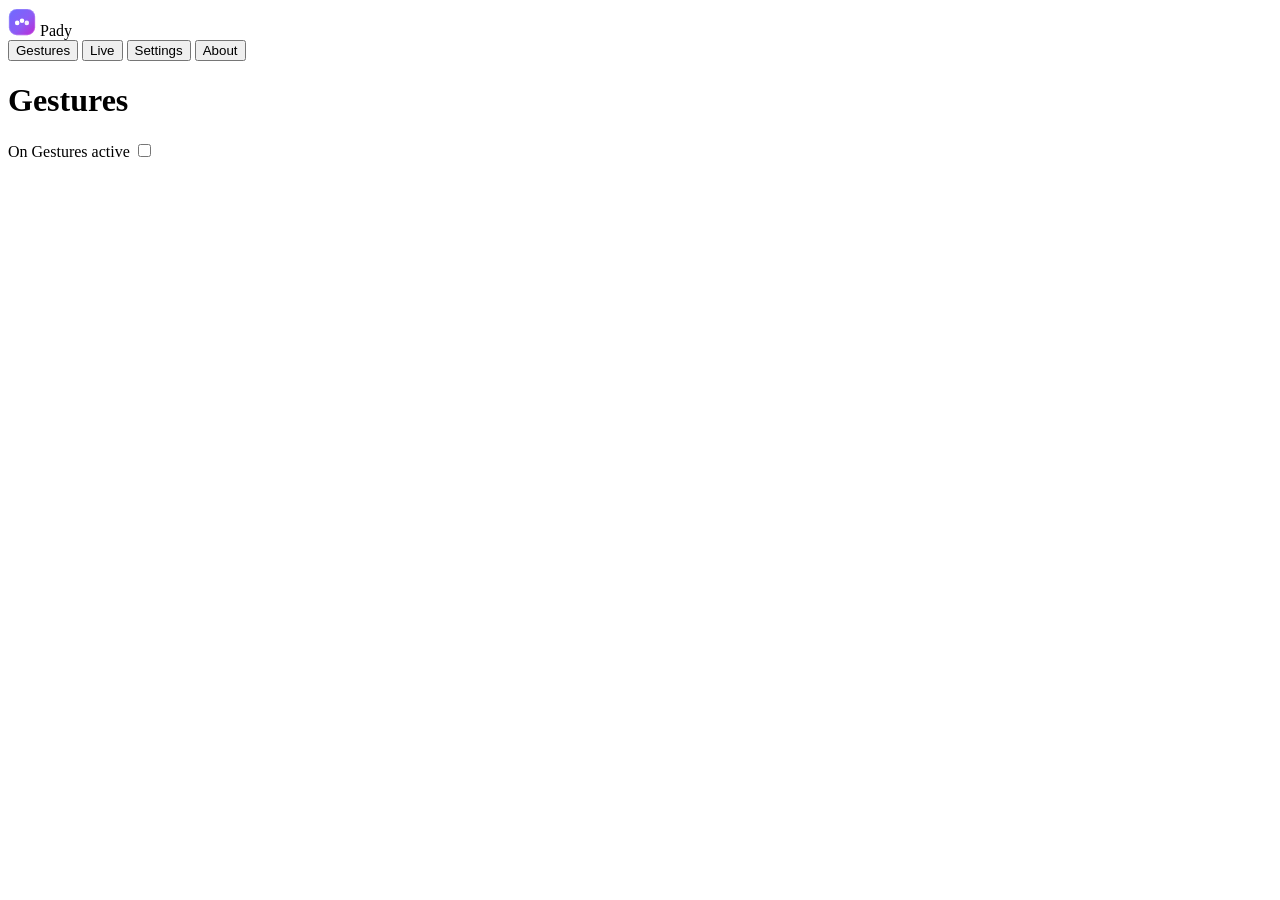
==== crates/pady-app/ui/index.html @ d4821345 "feat(ui): add app shell markup" ====
<!doctype html>
<html lang="en">
<head>
  <meta charset="utf-8">
  <meta name="viewport" content="width=device-width, initial-scale=1">
  <meta name="color-scheme" content="dark light">
  <title>Pady</title>
  <link rel="icon" href="logo.svg" type="image/svg+xml">
  <link rel="stylesheet" href="styles.css">
</head>
<body>
  <div class="app" id="app">
    <aside class="sidebar">
      <div class="brand">
        <span class="brand-mark" aria-hidden="true">
          <svg viewBox="0 0 32 32" width="28" height="28">
            <defs>
              <linearGradient id="brand-g" x1="0" y1="0" x2="1" y2="1">
                <stop offset="0" stop-color="#6d6bff"/>
                <stop offset=".55" stop-color="#8b5cf6"/>
                <stop offset="1" stop-color="#c026d3"/>
              </linearGradient>
            </defs>
            <rect x="1" y="1" width="30" height="30" rx="9" fill="url(#brand-g)"/>
            <rect x="1.5" y="1.5" width="29" height="29" rx="8.5" fill="none" stroke="#fff" stroke-opacity=".22"/>
            <circle cx="10.5" cy="17" r="2.6" fill="#fff"/>
            <circle cx="16" cy="14.6" r="2.6" fill="#fff"/>
            <circle cx="21.5" cy="17" r="2.6" fill="#fff" fill-opacity=".9"/>
          </svg>
        </span>
        <span class="brand-word">Pady</span>
      </div>

      <nav class="nav" aria-label="Main">
        <button class="nav-item" type="button" data-page="gestures" data-icon="gestures"><span class="nav-label">Gestures</span></button>
        <button class="nav-item" type="button" data-page="live" data-icon="live"><span class="nav-label">Live</span></button>
        <button class="nav-item" type="button" data-page="settings" data-icon="settings"><span class="nav-label">Settings</span><span class="nav-dot" id="settings-dot" hidden title="Needs attention"></span></button>
        <button class="nav-item" type="button" data-page="about" data-icon="info"><span class="nav-label">About</span></button>
      </nav>

      <div class="sidebar-foot">
        <div class="device-pill" id="device-pill" role="status"></div>
      </div>
    </aside>

    <main class="main">
      <header class="topbar">
        <div class="topbar-titles">
          <h1 id="page-title">Gestures</h1>
          <p id="page-sub" class="muted"></p>
        </div>
        <div class="topbar-actions">
          <span class="save-flag" id="save-flag" aria-live="polite"></span>
          <label class="master" id="master">
            <span class="master-text">
              <span class="master-state" id="master-state">On</span>
              <span class="master-hint" id="master-hint">Gestures active</span>
            </span>
            <span class="switch switch--lg">
              <input type="checkbox" role="switch" id="master-switch" aria-label="Enable Pady">
              <span class="switch-track"><span class="switch-thumb"></span></span>
            </span>
          </label>
        </div>
      </header>

      <div class="content" id="content">
        <section class="page" id="page-gestures" data-title="Gestures" data-sub="Choose what each multi-finger gesture does." hidden></section>
        <section class="page" id="page-live" data-title="Live" data-sub="See exactly what Pady sees on your touchpad." hidden></section>
        <section class="page" id="page-settings" data-title="Settings" data-sub="Tune how gestures are recognised." hidden></section>
        <section class="page" id="page-about" data-title="About" data-sub="" hidden></section>
        <div class="boot" id="boot"><div class="boot-spinner"></div></div>
      </div>
    </main>
  </div>

  <div id="overlay-root"></div>
  <div class="toasts" id="toasts" aria-live="polite" aria-relevant="additions"></div>

  <!-- mock.js is inert inside Tauri (it returns early when window.__TAURI__ exists). -->
  <script src="mock.js"></script>
  <script src="icons.js"></script>
  <script src="model.js"></script>
  <script src="app.js"></script>
</body>
</html>
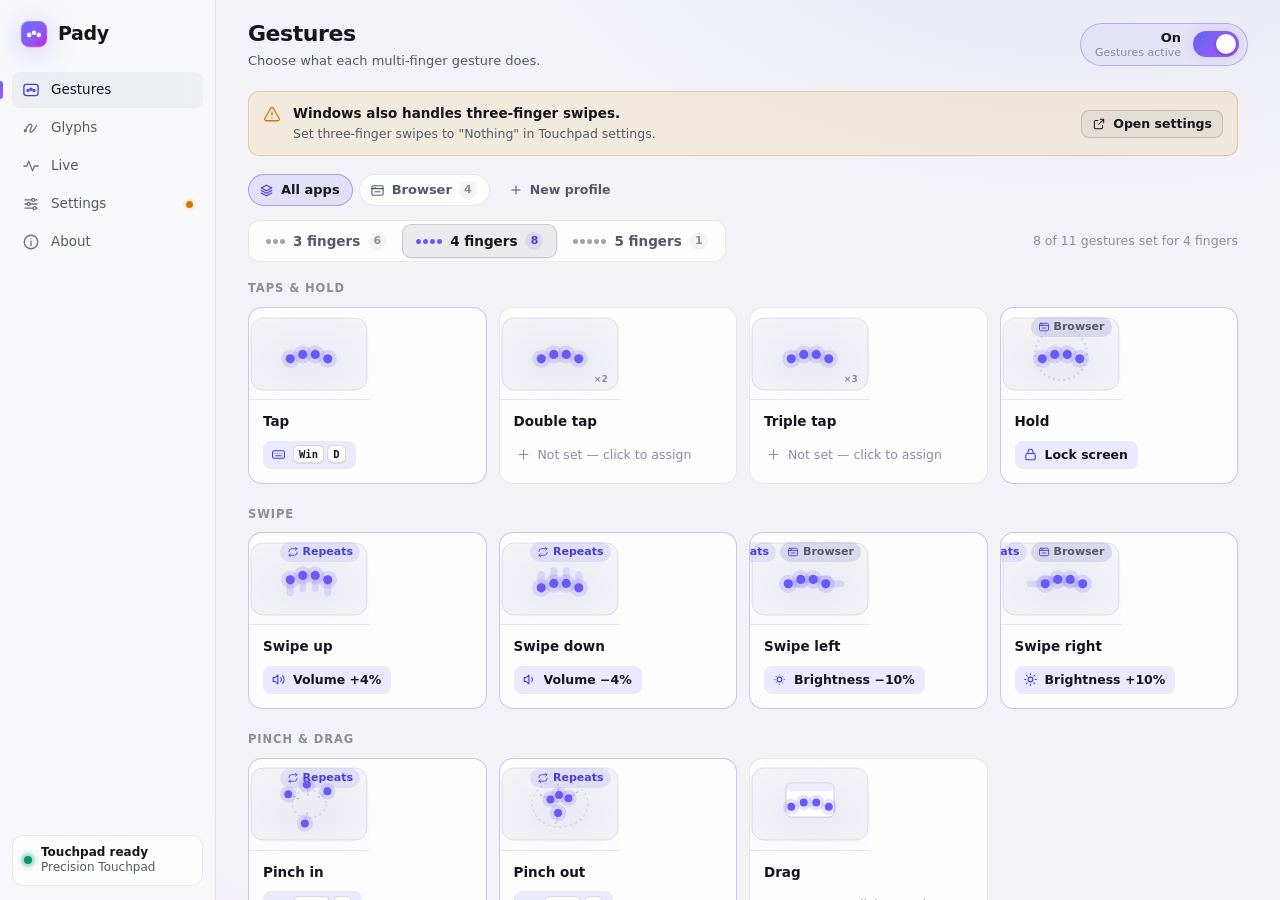
==== commit 2a6c0a0e: "Give glyphs their own page in the sidebar" ====
--- a/crates/pady-app/ui/index.html
+++ b/crates/pady-app/ui/index.html
@@ -33,6 +33,7 @@
 
       <nav class="nav" aria-label="Main">
         <button class="nav-item" type="button" data-page="gestures" data-icon="gestures"><span class="nav-label">Gestures</span></button>
+        <button class="nav-item" type="button" data-page="glyphs" data-icon="glyph"><span class="nav-label">Glyphs</span></button>
         <button class="nav-item" type="button" data-page="live" data-icon="live"><span class="nav-label">Live</span></button>
         <button class="nav-item" type="button" data-page="settings" data-icon="settings"><span class="nav-label">Settings</span><span class="nav-dot" id="settings-dot" hidden title="Needs attention"></span></button>
         <button class="nav-item" type="button" data-page="about" data-icon="info"><span class="nav-label">About</span></button>
@@ -66,6 +67,7 @@
 
       <div class="content" id="content">
         <section class="page" id="page-gestures" data-title="Gestures" data-sub="Choose what each multi-finger gesture does." hidden></section>
+        <section class="page" id="page-glyphs" data-title="Glyphs" data-sub="Draw a glyph with two fingers to run any action." hidden></section>
         <section class="page" id="page-live" data-title="Live" data-sub="See exactly what Pady sees on your touchpad." hidden></section>
         <section class="page" id="page-settings" data-title="Settings" data-sub="Tune how gestures are recognised." hidden></section>
         <section class="page" id="page-about" data-title="About" data-sub="" hidden></section>
--- a/crates/pady-app/ui/styles.css
+++ b/crates/pady-app/ui/styles.css
@@ -0,0 +1,1636 @@
+/* =========================================================================
+   Pady — styles
+   Dark graphite by default, light theme via prefers-color-scheme
+   (or html[data-theme] override used by the browser preview).
+   ========================================================================= */
+
+/* ---------- Tokens ---------- */
+:root {
+  color-scheme: dark;
+  --font: "Segoe UI Variable Text", "Segoe UI", Inter, system-ui, -apple-system, Ubuntu, Cantarell, sans-serif;
+  --font-display: "Segoe UI Variable Display", "Segoe UI Variable Text", "Segoe UI", Inter, system-ui, -apple-system, Ubuntu, Cantarell, sans-serif;
+  --mono: "Cascadia Code", "Cascadia Mono", Consolas, "JetBrains Mono", "Ubuntu Mono", ui-monospace, monospace;
+
+  --bg: #0b0c11;
+  --bg-glow-1: rgb(99 102 241 / calc(0.13 * var(--glow-k, 1)));
+  --bg-glow-2: rgb(168 85 247 / calc(0.08 * var(--glow-k, 1)));
+  --sidebar: rgba(17, 18, 25, 0.72);
+  --surface: rgba(255, 255, 255, 0.032);
+  --surface-2: rgba(255, 255, 255, 0.055);
+  --surface-3: rgba(255, 255, 255, 0.085);
+  --surface-solid: #15161e;
+  --surface-raised: #181922;
+  --hover: rgba(255, 255, 255, 0.045);
+  --border: rgba(255, 255, 255, 0.075);
+  --border-strong: rgba(255, 255, 255, 0.13);
+  --hairline-top: rgba(255, 255, 255, 0.06);
+
+  --text: #ecedf4;
+  --text-2: #a6a9b8;
+  --text-3: #6f7283;
+
+  --accent: #7c6cff;
+  --accent-strong: #8f7dff;
+  --accent-grad: linear-gradient(135deg, #6366f1 0%, #8b5cf6 55%, #b14ef0 100%);
+  --accent-soft: rgba(124, 108, 255, 0.15);
+  --accent-softer: rgba(124, 108, 255, 0.08);
+  --accent-text: #b9b0ff;
+  --accent-glow: rgb(124 108 255 / calc(0.45 * var(--glow-k, 1)));
+  --on-accent: #ffffff;
+
+  --green: #34d399;
+  --green-soft: rgba(52, 211, 153, 0.12);
+  --amber: #fbbf24;
+  --amber-text: #fcd34d;
+  --amber-soft: rgba(251, 191, 36, 0.1);
+  --amber-border: rgba(251, 191, 36, 0.28);
+  --red: #f87171;
+  --red-soft: rgba(248, 113, 113, 0.12);
+
+  --finger: #9d8fff;
+  --finger-glow: rgb(141 125 255 / calc(0.55 * var(--glow-k, 1)));
+  --illo-pad: rgba(255, 255, 255, 0.035);
+  --illo-stroke: rgba(255, 255, 255, 0.09);
+
+  --shadow-sm: 0 1px 2px rgba(0, 0, 0, 0.35);
+  --shadow-md: 0 8px 24px -8px rgba(0, 0, 0, 0.55);
+  --shadow-lg: 0 30px 80px -20px rgba(0, 0, 0, 0.7), 0 0 0 1px rgba(255, 255, 255, 0.04);
+  --backdrop: rgba(6, 7, 10, 0.55);
+
+  --r-sm: 8px;
+  --r: 11px;
+  --r-lg: 14px;
+  --ease: cubic-bezier(0.2, 0.8, 0.2, 1);
+  --ease-in-out: cubic-bezier(0.65, 0, 0.35, 1);
+  --focus-ring: 0 0 0 2px var(--bg), 0 0 0 4px var(--accent-strong);
+  --sidebar-w: 216px;
+}
+
+@media (prefers-color-scheme: light) {
+  :root:not([data-theme="dark"]) {
+    color-scheme: light;
+    --bg: #f3f3f7;
+    --bg-glow-1: rgb(99 102 241 / calc(0.09 * var(--glow-k, 1)));
+    --bg-glow-2: rgb(192 38 211 / calc(0.05 * var(--glow-k, 1)));
+    --sidebar: rgba(250, 250, 253, 0.75);
+    --surface: rgba(255, 255, 255, 0.82);
+    --surface-2: rgba(20, 22, 40, 0.045);
+    --surface-3: rgba(20, 22, 40, 0.075);
+    --surface-solid: #ffffff;
+    --surface-raised: #ffffff;
+    --hover: rgba(20, 22, 40, 0.04);
+    --border: rgba(20, 22, 40, 0.09);
+    --border-strong: rgba(20, 22, 40, 0.16);
+    --hairline-top: rgba(255, 255, 255, 0.9);
+    --text: #14151d;
+    --text-2: #555868;
+    --text-3: #8a8d9c;
+    --accent: #5b4cf0;
+    --accent-strong: #5141e6;
+    --accent-soft: rgba(91, 76, 240, 0.11);
+    --accent-softer: rgba(91, 76, 240, 0.06);
+    --accent-text: #4a3ad8;
+    --accent-glow: rgb(91 76 240 / calc(0.3 * var(--glow-k, 1)));
+    --green: #059669;
+    --green-soft: rgba(5, 150, 105, 0.1);
+    --amber: #d97706;
+    --amber-text: #9a5b04;
+    --amber-soft: rgba(245, 158, 11, 0.1);
+    --amber-border: rgba(217, 119, 6, 0.3);
+    --red: #dc2626;
+    --red-soft: rgba(220, 38, 38, 0.08);
+    --finger: #6a5af5;
+    --finger-glow: rgb(106 90 245 / calc(0.35 * var(--glow-k, 1)));
+    --illo-pad: rgba(20, 22, 40, 0.035);
+    --illo-stroke: rgba(20, 22, 40, 0.1);
+    --shadow-sm: 0 1px 2px rgba(20, 22, 40, 0.08);
+    --shadow-md: 0 8px 24px -10px rgba(20, 22, 40, 0.18);
+    --shadow-lg: 0 30px 80px -20px rgba(20, 22, 40, 0.3), 0 0 0 1px rgba(20, 22, 40, 0.06);
+    --backdrop: rgba(20, 22, 35, 0.28);
+  }
+}
+/* Same light palette, forced (used by ?theme=light in the browser preview). */
+:root[data-theme="light"] {
+  color-scheme: light;
+  --bg: #f3f3f7;
+  --bg-glow-1: rgb(99 102 241 / calc(0.09 * var(--glow-k, 1)));
+  --bg-glow-2: rgb(192 38 211 / calc(0.05 * var(--glow-k, 1)));
+  --sidebar: rgba(250, 250, 253, 0.75);
+  --surface: rgba(255, 255, 255, 0.82);
+  --surface-2: rgba(20, 22, 40, 0.045);
+  --surface-3: rgba(20, 22, 40, 0.075);
+  --surface-solid: #ffffff;
+  --surface-raised: #ffffff;
+  --hover: rgba(20, 22, 40, 0.04);
+  --border: rgba(20, 22, 40, 0.09);
+  --border-strong: rgba(20, 22, 40, 0.16);
+  --hairline-top: rgba(255, 255, 255, 0.9);
+  --text: #14151d;
+  --text-2: #555868;
+  --text-3: #8a8d9c;
+  --accent: #5b4cf0;
+  --accent-strong: #5141e6;
+  --accent-soft: rgba(91, 76, 240, 0.11);
+  --accent-softer: rgba(91, 76, 240, 0.06);
+  --accent-text: #4a3ad8;
+  --accent-glow: rgb(91 76 240 / calc(0.3 * var(--glow-k, 1)));
+  --green: #059669;
+  --green-soft: rgba(5, 150, 105, 0.1);
+  --amber: #d97706;
+  --amber-text: #9a5b04;
+  --amber-soft: rgba(245, 158, 11, 0.1);
+  --amber-border: rgba(217, 119, 6, 0.3);
+  --red: #dc2626;
+  --red-soft: rgba(220, 38, 38, 0.08);
+  --finger: #6a5af5;
+  --finger-glow: rgb(106 90 245 / calc(0.35 * var(--glow-k, 1)));
+  --illo-pad: rgba(20, 22, 40, 0.035);
+  --illo-stroke: rgba(20, 22, 40, 0.1);
+  --shadow-sm: 0 1px 2px rgba(20, 22, 40, 0.08);
+  --shadow-md: 0 8px 24px -10px rgba(20, 22, 40, 0.18);
+  --shadow-lg: 0 30px 80px -20px rgba(20, 22, 40, 0.3), 0 0 0 1px rgba(20, 22, 40, 0.06);
+  --backdrop: rgba(20, 22, 35, 0.28);
+}
+
+/* ---------- Base ---------- */
+*, *::before, *::after { box-sizing: border-box; }
+html, body { height: 100%; }
+body {
+  margin: 0;
+  font-family: var(--font);
+  font-size: 13.5px;
+  line-height: 1.45;
+  color: var(--text);
+  background:
+    radial-gradient(1100px 620px at 85% -15%, var(--bg-glow-1), transparent 60%),
+    radial-gradient(900px 520px at -10% 115%, var(--bg-glow-2), transparent 60%),
+    var(--bg);
+  background-attachment: fixed;
+  overflow: hidden;
+  -webkit-font-smoothing: antialiased;
+  text-rendering: optimizeLegibility;
+  user-select: none;
+  -webkit-user-select: none;
+}
+input, textarea, .selectable, code, .path { user-select: text; -webkit-user-select: text; }
+button, input, select, textarea { font: inherit; color: inherit; }
+button { cursor: pointer; }
+h1, h2, h3, h4, p { margin: 0; }
+[hidden] { display: none !important; }
+.muted { color: var(--text-2); }
+.faint { color: var(--text-3); }
+.icon { flex: none; display: block; }
+code, .mono { font-family: var(--mono); font-size: 0.92em; }
+a { color: var(--accent-text); }
+
+:focus { outline: none; }
+:focus-visible { outline: none; box-shadow: var(--focus-ring); }
+
+::-webkit-scrollbar { width: 10px; height: 10px; }
+::-webkit-scrollbar-thumb { background: var(--surface-3); border-radius: 10px; border: 3px solid transparent; background-clip: padding-box; }
+::-webkit-scrollbar-thumb:hover { background-color: var(--border-strong); }
+::-webkit-scrollbar-track { background: transparent; }
+
+.sr-only { position: absolute; width: 1px; height: 1px; overflow: hidden; clip: rect(0 0 0 0); white-space: nowrap; }
+
+/* ---------- App shell ---------- */
+.app {
+  display: grid;
+  grid-template-columns: var(--sidebar-w) minmax(0, 1fr);
+  height: 100vh;
+}
+
+.sidebar {
+  display: flex;
+  flex-direction: column;
+  gap: 18px;
+  padding: 18px 12px 14px;
+  background: var(--sidebar);
+  border-right: 1px solid var(--border);
+  backdrop-filter: blur(24px) saturate(1.3);
+  -webkit-backdrop-filter: blur(24px) saturate(1.3);
+  min-width: 0;
+}
+.brand { display: flex; align-items: center; gap: 10px; padding: 2px 8px 6px; }
+.brand-mark { display: grid; filter: drop-shadow(0 4px 14px var(--accent-glow)); transition: filter .3s, opacity .3s; }
+.brand-word { font-family: var(--font-display); font-weight: 700; font-size: 19px; letter-spacing: -0.02em; }
+.app.is-paused .brand-mark { filter: grayscale(1) opacity(.55); }
+
+.nav { display: flex; flex-direction: column; gap: 2px; }
+.nav-item {
+  position: relative;
+  display: flex; align-items: center; gap: 11px;
+  height: 36px; padding: 0 10px;
+  border: 0; border-radius: var(--r-sm);
+  background: transparent; color: var(--text-2);
+  font-weight: 500; text-align: left;
+  transition: background .15s, color .15s;
+}
+.nav-item .icon { opacity: .85; }
+.nav-item:hover { background: var(--hover); color: var(--text); }
+.nav-item[aria-current="page"] { background: var(--surface-2); color: var(--text); }
+.nav-item[aria-current="page"]::before {
+  content: ""; position: absolute; left: -12px; top: 9px; bottom: 9px; width: 3px;
+  border-radius: 0 3px 3px 0; background: var(--accent-grad);
+}
+.nav-item[aria-current="page"] .icon { color: var(--accent-text); opacity: 1; }
+.nav-dot {
+  margin-left: auto; width: 7px; height: 7px; border-radius: 50%;
+  background: var(--amber); box-shadow: 0 0 0 3px var(--amber-soft);
+}
+
+.sidebar-foot { margin-top: auto; }
+.device-pill {
+  display: flex; align-items: center; gap: 9px;
+  padding: 9px 11px; border-radius: var(--r);
+  background: var(--surface); border: 1px solid var(--border);
+  font-size: 12px; color: var(--text-2); min-width: 0;
+}
+.device-pill .dot { flex: none; width: 8px; height: 8px; border-radius: 50%; background: var(--green); box-shadow: 0 0 0 3px var(--green-soft), 0 0 10px var(--green); }
+.device-pill.is-warn .dot { background: var(--amber); box-shadow: 0 0 0 3px var(--amber-soft); }
+.device-pill.is-warn { border-color: var(--amber-border); background: var(--amber-soft); color: var(--amber-text); }
+.device-pill .pill-text { min-width: 0; display: flex; flex-direction: column; line-height: 1.3; }
+.device-pill strong { font-weight: 600; color: var(--text); font-size: 12px; }
+.device-pill.is-warn strong { color: var(--amber-text); }
+.device-pill .pill-sub { white-space: nowrap; overflow: hidden; text-overflow: ellipsis; }
+
+.main { display: flex; flex-direction: column; min-width: 0; min-height: 0; }
+
+.topbar {
+  display: flex; align-items: center; justify-content: space-between; gap: 16px;
+  padding: 18px 32px 14px;
+  min-height: 74px;
+}
+.topbar-titles { min-width: 0; }
+.topbar h1 { font-family: var(--font-display); font-size: 22px; font-weight: 650; letter-spacing: -0.02em; }
+.topbar p { font-size: 13px; margin-top: 2px; white-space: nowrap; overflow: hidden; text-overflow: ellipsis; }
+.topbar-actions { display: flex; align-items: center; gap: 14px; flex: none; }
+
+.save-flag {
+  display: inline-flex; align-items: center; gap: 6px;
+  font-size: 12px; color: var(--text-3); opacity: 0; transform: translateY(2px);
+  transition: opacity .25s, transform .25s;
+}
+.save-flag.is-on { opacity: 1; transform: none; }
+.save-flag.is-done { color: var(--green); }
+
+.master {
+  display: flex; align-items: center; gap: 12px;
+  padding: 6px 8px 6px 14px; border-radius: 999px;
+  background: var(--surface); border: 1px solid var(--border);
+  cursor: pointer; transition: border-color .2s, background .2s;
+}
+.master:hover { border-color: var(--border-strong); }
+.master-text { display: flex; flex-direction: column; line-height: 1.2; text-align: right; }
+.master-state { font-weight: 650; font-size: 13px; }
+.master-hint { font-size: 11px; color: var(--text-3); }
+.app:not(.is-paused) .master { border-color: color-mix(in srgb, var(--accent) 35%, transparent); background: var(--accent-softer); }
+
+.content {
+  position: relative;
+  flex: 1; min-height: 0;
+  overflow-y: auto; overflow-x: hidden;
+  padding: 6px 32px 40px;
+  scrollbar-gutter: stable;
+}
+.page { animation: page-in .32s var(--ease) backwards; max-width: 1120px; }
+@keyframes page-in { from { opacity: 0; transform: translateY(6px); } to { opacity: 1; transform: none; } }
+
+.boot { position: absolute; inset: 0; display: grid; place-items: center; }
+.boot-spinner { width: 22px; height: 22px; border-radius: 50%; border: 2px solid var(--surface-3); border-top-color: var(--accent); animation: spin .8s linear infinite; }
+@keyframes spin { to { transform: rotate(360deg); } }
+
+/* ---------- Controls ---------- */
+.btn {
+  display: inline-flex; align-items: center; justify-content: center; gap: 7px;
+  height: 34px; padding: 0 14px;
+  border-radius: var(--r-sm);
+  border: 1px solid var(--border-strong);
+  background: var(--surface-2); color: var(--text);
+  font-weight: 550; font-size: 13px; white-space: nowrap;
+  transition: background .15s, border-color .15s, transform .08s, box-shadow .15s, opacity .15s;
+}
+.btn:hover { background: var(--surface-3); }
+.btn:active { transform: translateY(1px); }
+.btn:disabled { opacity: .45; pointer-events: none; }
+.btn--primary {
+  border-color: transparent; color: var(--on-accent);
+  background: var(--accent-grad);
+  box-shadow: 0 1px 0 rgba(255, 255, 255, 0.18) inset, 0 6px 18px -6px var(--accent-glow);
+}
+.btn--primary:hover { filter: brightness(1.08); background: var(--accent-grad); }
+.btn--ghost { background: transparent; border-color: transparent; color: var(--text-2); }
+.btn--ghost:hover { background: var(--hover); color: var(--text); }
+.btn--danger { background: transparent; border-color: transparent; color: var(--red); }
+.btn--danger:hover { background: var(--red-soft); }
+.btn--primary.btn--danger-fill { background: var(--red); color: #fff; box-shadow: 0 6px 18px -6px var(--red); }
+.btn--primary.btn--danger-fill:hover { background: var(--red); filter: brightness(1.08); }
+.btn--sm { height: 28px; padding: 0 10px; font-size: 12.5px; }
+.btn--icon { width: 32px; padding: 0; }
+.btn .kbd-hint { font-size: 11px; opacity: .7; font-weight: 500; }
+.btn.is-busy { pointer-events: none; }
+.btn.is-busy .icon { animation: spin .8s linear infinite; }
+
+/* Switch */
+.switch { position: relative; display: inline-flex; flex: none; }
+.switch input { position: absolute; inset: 0; opacity: 0; margin: 0; cursor: pointer; z-index: 1; }
+.switch-track {
+  width: 38px; height: 22px; border-radius: 999px;
+  background: var(--surface-3); border: 1px solid var(--border-strong);
+  display: flex; align-items: center; padding: 2px;
+  transition: background .2s, border-color .2s, box-shadow .2s;
+}
+.switch-thumb {
+  width: 16px; height: 16px; border-radius: 50%; background: #fff;
+  box-shadow: 0 1px 3px rgba(0, 0, 0, 0.35);
+  transition: transform .25s var(--ease);
+}
+.switch input:checked + .switch-track { background: var(--accent-grad); border-color: transparent; box-shadow: 0 0 16px -4px var(--accent-glow); }
+.switch input:checked + .switch-track .switch-thumb { transform: translateX(16px); }
+.switch input:focus-visible + .switch-track { box-shadow: var(--focus-ring); }
+.switch--lg .switch-track { width: 46px; height: 26px; }
+.switch--lg .switch-thumb { width: 20px; height: 20px; }
+.switch--lg input:checked + .switch-track .switch-thumb { transform: translateX(20px); }
+
+/* Segmented control with a sliding indicator */
+.seg {
+  position: relative; display: inline-flex; padding: 3px; gap: 2px;
+  border-radius: 12px; background: var(--surface); border: 1px solid var(--border);
+}
+.seg-indicator {
+  position: absolute; top: 3px; bottom: 3px; left: 0; border-radius: 9px;
+  background: var(--surface-3); border: 1px solid var(--border-strong);
+  box-shadow: var(--shadow-sm);
+  pointer-events: none;
+}
+.seg-indicator.is-ready { transition: transform .3s var(--ease), width .3s var(--ease); }
+.seg-btn {
+  position: relative; z-index: 1;
+  display: inline-flex; align-items: center; gap: 8px;
+  height: 34px; padding: 0 14px; border: 0; border-radius: 9px;
+  background: transparent; color: var(--text-2); font-weight: 550;
+  transition: color .15s;
+}
+.seg-btn:hover { color: var(--text); }
+.seg-btn[aria-checked="true"] { color: var(--text); }
+.seg-btn .seg-count {
+  font-size: 11px; font-weight: 600; min-width: 18px; height: 18px; padding: 0 5px;
+  border-radius: 999px; display: inline-grid; place-items: center;
+  background: var(--surface-2); color: var(--text-3);
+}
+.seg-btn[aria-checked="true"] .seg-count { background: var(--accent-soft); color: var(--accent-text); }
+.seg-btn .seg-fingers { display: inline-flex; gap: 2px; }
+.seg-btn .seg-fingers i { width: 5px; height: 5px; border-radius: 50%; background: currentColor; opacity: .55; }
+.seg-btn[aria-checked="true"] .seg-fingers i { background: var(--finger); opacity: 1; }
+.seg-btn.is-ping::after, .nav-item.is-ping::after {
+  content: ""; position: absolute; inset: 0; border-radius: 9px;
+  box-shadow: 0 0 0 1.5px var(--accent); animation: ping .9s var(--ease) forwards;
+}
+@keyframes ping { from { opacity: 1; } to { opacity: 0; transform: scale(1.12); } }
+.seg--sm .seg-btn { height: 28px; padding: 0 11px; font-size: 12.5px; }
+
+/* Inputs */
+.field { display: flex; flex-direction: column; gap: 6px; }
+.field + .field { margin-top: 12px; }
+.label { font-size: 12px; font-weight: 600; color: var(--text-2); }
+.input, .select {
+  width: 100%; height: 36px; padding: 0 11px;
+  border-radius: var(--r-sm); border: 1px solid var(--border-strong);
+  background: var(--surface-2); color: var(--text);
+  transition: border-color .15s, box-shadow .15s, background .15s;
+}
+.input::placeholder { color: var(--text-3); }
+.input:hover, .select:hover { border-color: color-mix(in srgb, var(--text) 22%, transparent); }
+.input:focus, .select:focus { border-color: var(--accent); box-shadow: 0 0 0 3px var(--accent-soft); background: var(--surface-solid); }
+.input.is-invalid { border-color: var(--red); box-shadow: 0 0 0 3px var(--red-soft); }
+.input--mono { font-family: var(--mono); font-size: 12.5px; }
+.select {
+  appearance: none; -webkit-appearance: none; padding-right: 32px;
+  background-image: linear-gradient(45deg, transparent 50%, var(--text-2) 50%), linear-gradient(135deg, var(--text-2) 50%, transparent 50%);
+  background-position: calc(100% - 16px) 15px, calc(100% - 11px) 15px;
+  background-size: 5px 5px; background-repeat: no-repeat;
+}
+.select option { background: var(--surface-solid); color: var(--text); }
+.help { font-size: 12px; color: var(--text-3); }
+.error-text { font-size: 12px; color: var(--red); display: flex; align-items: center; gap: 6px; }
+
+/* Range slider with filled track (fill set via --fill by JS) */
+.range {
+  --fill: 50%;
+  -webkit-appearance: none; appearance: none;
+  width: 100%; height: 22px; background: transparent; margin: 0; cursor: pointer;
+}
+.range::-webkit-slider-runnable-track {
+  height: 4px; border-radius: 4px;
+  background: linear-gradient(90deg, var(--accent) 0, #a35cf5 var(--fill), var(--surface-3) var(--fill));
+}
+.range::-moz-range-track { height: 4px; border-radius: 4px; background: var(--surface-3); }
+.range::-moz-range-progress { height: 4px; border-radius: 4px; background: var(--accent); }
+.range::-webkit-slider-thumb {
+  -webkit-appearance: none; width: 16px; height: 16px; margin-top: -6px; border-radius: 50%;
+  background: #fff; border: 0;
+  box-shadow: 0 0 0 1px rgba(0, 0, 0, 0.12), 0 2px 6px rgba(0, 0, 0, 0.35);
+  transition: transform .15s var(--ease), box-shadow .15s;
+}
+.range::-moz-range-thumb { width: 16px; height: 16px; border-radius: 50%; background: #fff; border: 0; box-shadow: 0 2px 6px rgba(0, 0, 0, 0.35); }
+.range:hover::-webkit-slider-thumb { transform: scale(1.12); }
+.range:active::-webkit-slider-thumb { transform: scale(1.18); box-shadow: 0 0 0 6px var(--accent-soft), 0 2px 6px rgba(0, 0, 0, 0.35); }
+.range:focus-visible { box-shadow: none; }
+.range:focus-visible::-webkit-slider-thumb { box-shadow: var(--focus-ring); }
+
+/* Keycaps */
+.keys { display: inline-flex; align-items: center; gap: 4px; flex-wrap: wrap; }
+.kbd {
+  display: inline-flex; align-items: center; justify-content: center;
+  min-width: 22px; height: 22px; padding: 0 6px;
+  border-radius: 6px; border: 1px solid var(--border-strong); border-bottom-width: 2px;
+  background: var(--surface-2); color: var(--text);
+  font-size: 11.5px; font-weight: 600; line-height: 1; white-space: nowrap;
+}
+.kbd--lg { min-width: 34px; height: 34px; padding: 0 10px; font-size: 14px; border-radius: 8px; border-bottom-width: 3px; background: var(--surface-solid); }
+.keys-plus { color: var(--text-3); font-size: 11px; }
+
+/* Badges */
+.badge {
+  display: inline-flex; align-items: center; gap: 4px;
+  height: 20px; padding: 0 7px; border-radius: 999px;
+  font-size: 11px; font-weight: 600; white-space: nowrap;
+  background: var(--surface-2); color: var(--text-2);
+}
+.badge .icon { width: 12px; height: 12px; }
+.badge--accent { background: var(--accent-soft); color: var(--accent-text); }
+.badge--warn { background: var(--amber-soft); color: var(--amber-text); box-shadow: inset 0 0 0 1px var(--amber-border); }
+
+/* Banners */
+.banner {
+  display: flex; align-items: flex-start; gap: 12px;
+  padding: 12px 14px; border-radius: var(--r);
+  background: var(--amber-soft); border: 1px solid var(--amber-border);
+  color: var(--text);
+}
+.banner > .icon { color: var(--amber); margin-top: 1px; }
+.banner-body { flex: 1; min-width: 0; display: flex; flex-direction: column; gap: 2px; }
+.banner-title { font-weight: 600; }
+.banner-text { color: var(--text-2); font-size: 12.5px; }
+.banner-actions { display: flex; gap: 6px; align-self: center; flex: none; }
+.banner--info { background: var(--accent-softer); border-color: color-mix(in srgb, var(--accent) 30%, transparent); }
+.banner--info > .icon { color: var(--accent-text); }
+.banner + .banner { margin-top: 8px; }
+.banners { display: flex; flex-direction: column; gap: 8px; margin-bottom: 18px; }
+.banners:empty { display: none; }
+
+/* ---------- Gestures page ---------- */
+.gest-toolbar { display: flex; align-items: center; justify-content: space-between; gap: 12px; margin-bottom: 18px; flex-wrap: wrap; }
+.gest-toolbar .summary { font-size: 12.5px; color: var(--text-3); }
+
+.group { margin-bottom: 22px; }
+.group-head { display: flex; align-items: baseline; gap: 10px; margin-bottom: 10px; }
+.group-title { font-size: 11.5px; font-weight: 650; text-transform: uppercase; letter-spacing: .08em; color: var(--text-3); }
+.group-note { font-size: 12px; color: var(--amber-text); display: inline-flex; align-items: center; gap: 6px; }
+.group-note .icon { color: var(--amber); }
+.grid { display: grid; grid-template-columns: repeat(3, minmax(0, 1fr)); gap: 12px; }
+.grid--4 { grid-template-columns: repeat(4, minmax(0, 1fr)); }
+@media (max-width: 999px) { .grid--4 { grid-template-columns: repeat(2, minmax(0, 1fr)); } }
+@media (max-width: 640px) { .grid { grid-template-columns: repeat(2, minmax(0, 1fr)); } }
+
+.card {
+  position: relative;
+  display: flex; flex-direction: column; text-align: left;
+  padding: 0; overflow: hidden;
+  border-radius: var(--r-lg);
+  border: 1px solid var(--border);
+  background: var(--surface);
+  box-shadow: inset 0 1px 0 var(--hairline-top);
+  transition: border-color .2s, background .2s, transform .2s var(--ease), box-shadow .2s;
+}
+.card.enter { animation: card-in .45s var(--ease) backwards; animation-delay: calc(var(--i, 0) * 35ms); }
+@keyframes card-in { from { opacity: 0; transform: translateY(8px) scale(.985); } }
+.card:hover { border-color: var(--border-strong); background: color-mix(in srgb, var(--surface) 70%, var(--surface-3)); transform: translateY(-2px); box-shadow: inset 0 1px 0 var(--hairline-top), var(--shadow-md); }
+.card:active { transform: translateY(0); }
+.card.is-bound { border-color: color-mix(in srgb, var(--accent) 22%, var(--border)); }
+.card.is-shadowed { border-color: var(--amber-border); }
+.card.is-fired { border-color: var(--accent); box-shadow: 0 0 0 1px var(--accent), 0 0 28px -6px var(--accent-glow); }
+.card.is-inert .card-illo { opacity: .5; }
+
+.card-illo {
+  position: relative; height: 92px; display: grid; place-items: center;
+  border-bottom: 1px solid var(--border);
+  background: radial-gradient(120px 70px at 50% 60%, var(--accent-softer), transparent 75%);
+  transition: opacity .2s;
+}
+.card-illo .illo { width: 120px; height: 76px; }
+.card-badges { position: absolute; top: 9px; right: 9px; display: flex; gap: 4px; }
+.card-body { display: flex; flex-direction: column; gap: 9px; padding: 12px 14px 14px; min-width: 0; }
+.card-title { display: flex; align-items: center; justify-content: space-between; gap: 8px; }
+.card-name { font-weight: 600; font-size: 13.5px; }
+.card-trigger { font-family: var(--mono); font-size: 10.5px; color: var(--text-3); }
+.card-edit { color: var(--text-3); opacity: 0; transform: translateX(-4px); transition: opacity .2s, transform .2s; }
+.card:hover .card-edit, .card:focus-visible .card-edit { opacity: 1; transform: none; }
+.card-note { font-size: 11.5px; color: var(--amber-text); line-height: 1.35; }
+
+.chip {
+  display: inline-flex; align-items: center; gap: 7px; max-width: 100%;
+  min-height: 28px; padding: 4px 10px 4px 8px; border-radius: 8px;
+  background: var(--accent-soft); color: var(--text);
+  font-size: 12.5px; font-weight: 550;
+}
+.chip > .icon { color: var(--accent-text); }
+.chip-text { min-width: 0; overflow: hidden; text-overflow: ellipsis; white-space: nowrap; }
+.chip .kbd { height: 19px; min-width: 19px; font-size: 10.5px; padding: 0 5px; background: var(--surface-solid); }
+.chip--empty { background: transparent; color: var(--text-3); padding-left: 2px; font-weight: 500; }
+.chip--empty > .icon { color: var(--text-3); }
+.card:hover .chip--empty { color: var(--text-2); }
+.card.is-shadowed .chip { background: var(--surface-2); }
+.card.is-shadowed .chip-text { text-decoration: line-through; text-decoration-color: var(--text-3); color: var(--text-2); }
+
+/* ---------- Gesture illustrations ---------- */
+.illo { overflow: visible; }
+.illo-pad { fill: var(--illo-pad); stroke: var(--illo-stroke); stroke-width: 1; }
+.illo-finger { fill: var(--finger); }
+.illo-halo { fill: var(--finger); opacity: .16; }
+.illo-f { transform-box: fill-box; transform-origin: center; }
+.illo-trail line { stroke: var(--finger); stroke-width: 7; stroke-linecap: round; opacity: .16; }
+.illo-ripple { fill: none; stroke: var(--finger); stroke-width: 1.4; opacity: 0; transform-box: fill-box; transform-origin: center; }
+.illo-ring-track { fill: none; stroke: var(--illo-stroke); stroke-width: 2.5; stroke-dasharray: 2 3.2; }
+.illo-ring { fill: none; stroke: var(--finger); stroke-width: 2.5; stroke-linecap: round; stroke-dasharray: 100; stroke-dashoffset: 100; transform-box: fill-box; transform-origin: center; transform: rotate(-90deg); }
+.illo-window { fill: var(--surface-solid); stroke: var(--border-strong); stroke-width: 1; }
+.illo-window-bar { fill: var(--accent-soft); }
+.illo-cursor { fill: var(--text); }
+
+.illo--up { --dx: 0; --dy: -1; --amp: 11px; }
+.illo--down { --dx: 0; --dy: 1; --amp: 11px; }
+.illo--left { --dx: -1; --dy: 0; --amp: 22px; }
+.illo--right { --dx: 1; --dy: 0; --amp: 22px; }
+
+/* Animations play on hover / focus / when the gesture fires / once on intro.
+   Every keyframe starts and ends at the resting pose. */
+:is(.card:hover, .card:focus-visible, .card.is-fired, .card.is-demo, .card.intro, .illo-live) .illo--swipe .illo-move { animation: illo-swipe 2.1s var(--ease-in-out) infinite; }
+:is(.card:hover, .card:focus-visible, .card.is-fired, .card.is-demo, .card.intro, .illo-live) .illo--swipe .illo-trail line { animation: illo-trail 2.1s var(--ease-in-out) infinite; }
+:is(.card:hover, .card:focus-visible, .card.is-fired, .card.is-demo, .card.intro, .illo-live) .illo--tap .illo-f { animation: illo-press 1.7s var(--ease) infinite; }
+:is(.card:hover, .card:focus-visible, .card.is-fired, .card.is-demo, .card.intro, .illo-live) .illo--tap .illo-ripple { animation: illo-ripple 1.7s var(--ease) infinite; }
+:is(.card:hover, .card:focus-visible, .card.is-fired, .card.is-demo, .card.intro, .illo-live) .illo--hold .illo-ring { animation: illo-ring 2.2s linear infinite; }
+:is(.card:hover, .card:focus-visible, .card.is-fired, .card.is-demo, .card.intro, .illo-live) .illo--hold .illo-f { animation: illo-hold-press 2.2s var(--ease) infinite; }
+:is(.card:hover, .card:focus-visible, .card.is-fired, .card.is-demo, .card.intro, .illo-live) .illo--drag .illo-move { animation: illo-drag 2.8s var(--ease-in-out) infinite; }
+/* Hovered or focused cards (and the editor's header) play their demo twice,
+   then rest, so a pointer left on a card doesn't keep the window busy. */
+:is(.card:hover, .card:focus-visible) .illo *, .illo-live .illo * { animation-iteration-count: 2 !important; }
+:is(.card.intro, .card.is-fired, .card.is-demo) .illo * { animation-iteration-count: 1 !important; }
+/* "Gesture previews" off: the illustrations stay still. */
+.no-previews .illo * { animation: none !important; }
+.card.intro .illo * { animation-delay: calc(var(--i, 0) * 110ms + 250ms) !important; }
+
+@keyframes illo-swipe {
+  0% { transform: translate(0, 0); opacity: 1; }
+  38% { transform: translate(calc(var(--dx) * var(--amp)), calc(var(--dy) * var(--amp))); opacity: 0; }
+  39% { transform: translate(calc(var(--dx) * var(--amp) * -1), calc(var(--dy) * var(--amp) * -1)); opacity: 0; }
+  62%, 100% { transform: translate(0, 0); opacity: 1; }
+}
+@keyframes illo-trail {
+  0%, 62%, 100% { opacity: .16; }
+  20% { opacity: .38; }
+  39% { opacity: 0; }
+}
+@keyframes illo-press {
+  0%, 12% { transform: scale(1); }
+  22% { transform: scale(.72); }
+  36%, 100% { transform: scale(1); }
+}
+@keyframes illo-ripple {
+  0%, 20% { transform: scale(1); opacity: 0; }
+  24% { opacity: .7; }
+  62%, 100% { transform: scale(2.8); opacity: 0; }
+}
+@keyframes illo-ring {
+  0% { stroke-dashoffset: 100; opacity: 1; }
+  70% { stroke-dashoffset: 0; opacity: 1; stroke-width: 2.5; }
+  78% { stroke-width: 4.5; }
+  92% { stroke-dashoffset: 0; opacity: 0; stroke-width: 2.5; }
+  100% { stroke-dashoffset: 100; opacity: 0; }
+}
+@keyframes illo-hold-press {
+  0% { transform: scale(1); }
+  10%, 70% { transform: scale(.86); }
+  80%, 100% { transform: scale(1); }
+}
+@keyframes illo-drag {
+  0% { transform: translate(0, 0); }
+  35%, 48% { transform: translate(18px, 7px); }
+  85% { transform: translate(-16px, -6px); }
+  100% { transform: translate(0, 0); }
+}
+
+/* ---------- Drawer (editor) ---------- */
+.backdrop {
+  position: fixed; inset: 0; z-index: 40; background: var(--backdrop);
+  backdrop-filter: blur(3px); -webkit-backdrop-filter: blur(3px);
+  animation: fade-in .25s var(--ease) both;
+}
+.backdrop.is-closing { animation: fade-out .2s ease both; }
+@keyframes fade-in { from { opacity: 0; } }
+@keyframes fade-out { to { opacity: 0; } }
+
+.drawer {
+  position: fixed; top: 10px; right: 10px; bottom: 10px; z-index: 41;
+  width: min(460px, calc(100vw - 20px));
+  display: flex; flex-direction: column;
+  border-radius: 16px; overflow: hidden;
+  background: var(--surface-raised);
+  border: 1px solid var(--border-strong);
+  box-shadow: var(--shadow-lg);
+  animation: drawer-in .38s var(--ease) both;
+}
+.drawer.is-closing { animation: drawer-out .22s ease-in both; }
+@keyframes drawer-in { from { transform: translateX(calc(100% + 20px)); opacity: .4; } }
+@keyframes drawer-out { to { transform: translateX(calc(100% + 20px)); opacity: .4; } }
+
+.drawer-head {
+  display: flex; align-items: center; gap: 14px;
+  padding: 16px 16px 16px 18px;
+  border-bottom: 1px solid var(--border);
+  background: radial-gradient(260px 120px at 15% 0%, var(--accent-softer), transparent 80%);
+}
+.drawer-head .illo-wrap {
+  flex: none; width: 92px; height: 60px; border-radius: 12px; display: grid; place-items: center;
+  background: var(--surface-2); border: 1px solid var(--border);
+}
+.drawer-head .illo { width: 84px; height: 54px; }
+.drawer-titles { flex: 1; min-width: 0; }
+.drawer-titles h2 { font-family: var(--font-display); font-size: 17px; font-weight: 650; letter-spacing: -0.01em; }
+.drawer-titles .sub { font-size: 12px; color: var(--text-3); display: flex; gap: 8px; align-items: center; margin-top: 2px; }
+
+.drawer-body { flex: 1; overflow-y: auto; overflow-x: hidden; padding: 6px 18px 18px; }
+.drawer-section { padding: 14px 0 4px; }
+.drawer-section + .drawer-section { border-top: 1px solid var(--border); margin-top: 10px; }
+.section-label { font-size: 11px; font-weight: 650; text-transform: uppercase; letter-spacing: .08em; color: var(--text-3); margin-bottom: 10px; display: flex; justify-content: space-between; align-items: center; }
+
+.presets { display: flex; flex-wrap: wrap; gap: 6px; }
+.preset {
+  display: inline-flex; align-items: center; gap: 6px;
+  height: 30px; padding: 0 10px 0 8px; border-radius: 999px;
+  border: 1px solid var(--border); background: var(--surface-2); color: var(--text-2);
+  font-size: 12.5px; font-weight: 550;
+  transition: background .15s, color .15s, border-color .15s, transform .1s;
+}
+.preset:hover { color: var(--text); border-color: var(--border-strong); background: var(--surface-3); }
+.preset:active { transform: scale(.97); }
+.preset--more { border-style: dashed; background: transparent; color: var(--text-3); }
+.preset[aria-pressed="true"] { background: var(--accent-soft); color: var(--accent-text); border-color: color-mix(in srgb, var(--accent) 45%, transparent); }
+
+.types { display: flex; flex-direction: column; gap: 8px; }
+.type-row { display: grid; grid-template-columns: 68px 1fr; align-items: start; gap: 6px; }
+.type-row-label { font-size: 11.5px; color: var(--text-3); font-weight: 600; padding-top: 7px; }
+.type-opts { display: flex; flex-wrap: wrap; gap: 5px; }
+.type-opt {
+  display: inline-flex; align-items: center; gap: 6px;
+  height: 30px; padding: 0 9px 0 7px; border-radius: 8px;
+  border: 1px solid transparent; background: transparent; color: var(--text-2);
+  font-size: 12.5px; font-weight: 550;
+  transition: background .15s, color .15s, border-color .15s;
+}
+.type-opt:hover { background: var(--hover); color: var(--text); }
+.type-opt[aria-checked="true"] { background: var(--surface-3); color: var(--text); border-color: var(--border-strong); box-shadow: var(--shadow-sm); }
+.type-opt[aria-checked="true"] .icon { color: var(--accent-text); }
+
+.fields { animation: fields-in .25s var(--ease) both; }
+@keyframes fields-in { from { opacity: 0; transform: translateY(4px); } }
+.field-row { display: flex; gap: 10px; align-items: flex-end; }
+.field-row > .field { flex: 1; min-width: 0; }
+.field-row > .field + .field { margin-top: 0; }
+.about-type { display: flex; gap: 12px; align-items: flex-start; padding: 12px; border-radius: var(--r); background: var(--surface-2); color: var(--text-2); font-size: 12.5px; }
+.about-type .icon { color: var(--accent-text); margin-top: 1px; }
+
+/* Step editor */
+.stepper { display: flex; align-items: center; gap: 12px; }
+.stepper .range { flex: 1; }
+.step-readout {
+  min-width: 70px; height: 36px; display: inline-flex; align-items: center; justify-content: center;
+  border-radius: var(--r-sm); background: var(--surface-2); border: 1px solid var(--border);
+  font-weight: 650; font-size: 15px; font-variant-numeric: tabular-nums;
+}
+.step-btns { display: flex; gap: 4px; }
+
+/* Media key tiles */
+.tiles { display: grid; grid-template-columns: repeat(auto-fill, minmax(84px, 1fr)); gap: 6px; }
+.tile {
+  display: flex; flex-direction: column; align-items: center; justify-content: center; gap: 6px;
+  height: 64px; border-radius: 10px; border: 1px solid var(--border);
+  background: var(--surface-2); color: var(--text-2); font-size: 11.5px; font-weight: 550;
+  transition: background .15s, color .15s, border-color .15s;
+}
+.tile:hover { background: var(--surface-3); color: var(--text); }
+.tile[aria-checked="true"] { background: var(--accent-soft); border-color: color-mix(in srgb, var(--accent) 50%, transparent); color: var(--text); }
+.tile[aria-checked="true"] .icon { color: var(--accent-text); }
+
+/* Shortcut recorder */
+.recorder {
+  position: relative;
+  display: flex; align-items: center; justify-content: center; gap: 6px; flex-wrap: wrap;
+  min-height: 84px; padding: 14px; border-radius: 12px;
+  border: 1.5px dashed var(--border-strong); background: var(--surface-2);
+  cursor: pointer; text-align: center;
+  transition: border-color .2s, background .2s, box-shadow .2s;
+}
+.recorder:hover { border-color: color-mix(in srgb, var(--accent) 50%, var(--border-strong)); }
+.recorder:focus-visible { border-color: var(--accent); box-shadow: 0 0 0 3px var(--accent-soft); }
+.recorder.is-recording { border-style: solid; border-color: var(--accent); background: var(--accent-softer); box-shadow: 0 0 0 4px var(--accent-soft); }
+.recorder-placeholder { color: var(--text-3); font-size: 12.5px; display: flex; flex-direction: column; align-items: center; gap: 6px; }
+.recorder-status {
+  position: absolute; top: 8px; left: 10px; font-size: 10.5px; font-weight: 650;
+  text-transform: uppercase; letter-spacing: .08em; color: var(--accent-text);
+  display: flex; align-items: center; gap: 6px;
+}
+.recorder-status .rec-dot { width: 7px; height: 7px; border-radius: 50%; background: var(--red); animation: rec 1s ease-in-out infinite; }
+@keyframes rec { 50% { opacity: .25; } }
+.recorder-clear { position: absolute; top: 6px; right: 6px; }
+.recorder .kbd--lg { animation: key-pop .22s var(--ease) both; }
+@keyframes key-pop { from { transform: translateY(3px) scale(.9); opacity: 0; } }
+.recorder-foot { display: flex; align-items: center; justify-content: space-between; gap: 10px; margin-top: 8px; }
+
+/* Repeat toggle row */
+.toggle-row { display: flex; align-items: center; gap: 14px; padding: 4px 0; cursor: pointer; }
+.toggle-row-text { flex: 1; min-width: 0; display: flex; flex-direction: column; gap: 2px; }
+.toggle-row-title { font-weight: 600; display: flex; align-items: center; gap: 8px; }
+.toggle-row-sub { font-size: 12px; color: var(--text-3); }
+
+.drawer-foot {
+  display: flex; align-items: center; gap: 8px;
+  padding: 12px 16px; border-top: 1px solid var(--border);
+  background: color-mix(in srgb, var(--surface-raised) 85%, var(--bg));
+}
+.drawer-foot .spacer { flex: 1; }
+.drawer-error { padding: 0 18px 10px; }
+
+/* ---------- Modal ---------- */
+.modal {
+  position: fixed; z-index: 51; left: 50%; top: 50%;
+  width: min(400px, calc(100vw - 32px));
+  transform: translate(-50%, -50%);
+  padding: 20px; border-radius: 16px;
+  background: var(--surface-raised); border: 1px solid var(--border-strong); box-shadow: var(--shadow-lg);
+  animation: modal-in .28s var(--ease) both;
+}
+.modal-backdrop { z-index: 50; }
+@keyframes modal-in { from { opacity: 0; transform: translate(-50%, -46%) scale(.97); } }
+.modal h3 { font-size: 16px; font-weight: 650; margin-bottom: 6px; }
+.modal p { color: var(--text-2); font-size: 13px; }
+.modal-actions { display: flex; justify-content: flex-end; gap: 8px; margin-top: 18px; }
+
+/* ---------- Toasts ---------- */
+.toasts { position: fixed; z-index: 60; right: 18px; bottom: 18px; display: flex; flex-direction: column; gap: 8px; align-items: flex-end; pointer-events: none; }
+.toast {
+  pointer-events: auto;
+  display: flex; align-items: flex-start; gap: 10px;
+  min-width: 240px; max-width: min(380px, calc(100vw - 36px));
+  padding: 11px 12px 11px 12px; border-radius: 12px;
+  background: var(--surface-raised); border: 1px solid var(--border-strong); box-shadow: var(--shadow-lg);
+  font-size: 12.5px;
+  animation: toast-in .35s var(--ease) both;
+}
+.toast.is-leaving { animation: toast-out .25s ease-in both; }
+@keyframes toast-in { from { opacity: 0; transform: translateY(10px) scale(.97); } }
+@keyframes toast-out { to { opacity: 0; transform: translateX(16px); } }
+.toast-icon { width: 22px; height: 22px; flex: none; border-radius: 50%; display: grid; place-items: center; background: var(--green-soft); color: var(--green); }
+.toast-icon .icon { width: 13px; height: 13px; stroke-width: 2.4; }
+.toast--error .toast-icon { background: var(--red-soft); color: var(--red); }
+.toast--info .toast-icon { background: var(--accent-soft); color: var(--accent-text); }
+.toast-body { flex: 1; min-width: 0; padding-top: 2px; }
+.toast-title { font-weight: 600; }
+.toast-text { color: var(--text-2); margin-top: 1px; word-break: break-word; }
+.toast-action { margin-top: 8px; }
+.input-row { display: flex; gap: 8px; align-items: stretch; }
+.input-row .input { flex: 1; min-width: 0; }
+.toast-close { margin: -4px -4px 0 0; width: 24px; height: 24px; border: 0; border-radius: 6px; background: transparent; color: var(--text-3); display: grid; place-items: center; }
+.toast-close:hover { background: var(--hover); color: var(--text); }
+
+/* ---------- Live page ---------- */
+.live-layout { display: grid; grid-template-columns: minmax(0, 1fr) 280px; gap: 18px; align-items: start; }
+.live-main { display: flex; flex-direction: column; gap: 14px; min-width: 0; }
+.live-stats { display: grid; grid-template-columns: repeat(3, minmax(0, 1fr)); gap: 10px; }
+.stat { padding: 11px 14px; border-radius: var(--r); background: var(--surface); border: 1px solid var(--border); box-shadow: inset 0 1px 0 var(--hairline-top); min-width: 0; }
+.stat-label { font-size: 11px; font-weight: 600; text-transform: uppercase; letter-spacing: .07em; color: var(--text-3); }
+.stat-value { font-size: 19px; font-weight: 650; font-variant-numeric: tabular-nums; letter-spacing: -0.01em; margin-top: 2px; white-space: nowrap; overflow: hidden; text-overflow: ellipsis; }
+.stat-value small { font-size: 12px; color: var(--text-3); font-weight: 500; margin-left: 3px; }
+.stat-value.is-active { color: var(--accent-text); }
+
+.pad-stage { position: relative; display: flex; justify-content: center; }
+.pad {
+  position: relative; width: 100%;
+  border-radius: 22px;
+  background:
+    radial-gradient(circle at 50% 40%, var(--accent-softer), transparent 70%),
+    linear-gradient(180deg, color-mix(in srgb, var(--surface-3) 70%, transparent), var(--surface));
+  border: 1px solid var(--border-strong);
+  box-shadow: inset 0 1px 0 var(--hairline-top), inset 0 -20px 60px -30px rgba(0, 0, 0, 0.35), var(--shadow-md);
+  overflow: hidden;
+}
+.pad::before {
+  /* subtle dot grid, 5mm pitch is set from JS via --grid */
+  content: ""; position: absolute; inset: 0; pointer-events: none;
+  background-image: radial-gradient(circle, var(--border-strong) 1px, transparent 1.2px);
+  background-size: var(--grid, 24px) var(--grid, 24px);
+  background-position: center;
+  mask-image: radial-gradient(ellipse at center, #000 30%, transparent 78%);
+  -webkit-mask-image: radial-gradient(ellipse at center, #000 30%, transparent 78%);
+  opacity: .7;
+}
+.pad canvas { position: absolute; inset: 0; width: 100%; height: 100%; }
+.pad-dims { position: absolute; left: 14px; bottom: 10px; font-size: 11px; color: var(--text-3); font-variant-numeric: tabular-nums; pointer-events: none; }
+.pad-hint { position: absolute; inset: 0; display: grid; place-items: center; color: var(--text-3); font-size: 13px; pointer-events: none; transition: opacity .3s; text-align: center; }
+.pad-hint .icon { margin: 0 auto 8px; opacity: .6; }
+.pad.has-touch .pad-hint { opacity: 0; }
+
+.flash {
+  position: absolute; left: 50%; top: 50%; z-index: 2; pointer-events: none;
+  display: flex; flex-direction: column; align-items: center; gap: 6px;
+  padding: 14px 22px; border-radius: 16px;
+  background: color-mix(in srgb, var(--surface-raised) 90%, transparent);
+  border: 1px solid var(--border-strong);
+  box-shadow: var(--shadow-lg), 0 0 40px -10px var(--accent-glow);
+  backdrop-filter: blur(12px); -webkit-backdrop-filter: blur(12px);
+  transform: translate(-50%, -42%) scale(.95); opacity: 0;
+  transition: opacity .3s var(--ease), transform .4s var(--ease);
+  text-align: center; width: max-content; max-width: 86%;
+}
+.flash.is-on { opacity: 1; transform: translate(-50%, -50%) scale(1); }
+.flash.is-bump .flash-count { animation: bump .25s var(--ease); }
+@keyframes bump { 50% { transform: scale(1.25); } }
+.flash-gesture { font-family: var(--font-display); font-size: 21px; font-weight: 700; letter-spacing: -0.02em; display: flex; align-items: center; gap: 8px; }
+.flash-gesture .icon { color: var(--accent-text); }
+.flash-action { font-size: 13.5px; color: var(--text-2); display: flex; align-items: center; gap: 6px; }
+.flash-action.is-bound { color: var(--accent-text); font-weight: 600; }
+.flash-count { display: inline-block; font-variant-numeric: tabular-nums; font-size: 12px; padding: 1px 6px; border-radius: 999px; background: var(--accent-soft); color: var(--accent-text); }
+
+.feed { border-radius: var(--r-lg); background: var(--surface); border: 1px solid var(--border); box-shadow: inset 0 1px 0 var(--hairline-top); overflow: hidden; display: flex; flex-direction: column; max-height: calc(100vh - 160px); min-height: 300px; }
+.feed-head { display: flex; align-items: center; justify-content: space-between; padding: 12px 14px; border-bottom: 1px solid var(--border); }
+.feed-title { font-weight: 600; }
+.feed-list { list-style: none; margin: 0; padding: 6px; overflow-y: auto; flex: 1; }
+.feed-item {
+  display: grid; grid-template-columns: 30px 1fr auto; gap: 10px; align-items: center;
+  padding: 8px; border-radius: 9px;
+  animation: feed-in .35s var(--ease) both;
+}
+.feed-item:first-child { background: var(--surface-2); }
+@keyframes feed-in { from { opacity: 0; transform: translateY(-6px); } }
+.feed-ico { width: 30px; height: 30px; border-radius: 8px; display: grid; place-items: center; background: var(--accent-soft); color: var(--accent-text); }
+.feed-item.is-unbound .feed-ico { background: var(--surface-2); color: var(--text-3); }
+.feed-main { min-width: 0; }
+.feed-gesture { font-weight: 600; font-size: 12.5px; }
+.feed-action { font-size: 12px; color: var(--text-2); white-space: nowrap; overflow: hidden; text-overflow: ellipsis; }
+.feed-item.is-unbound .feed-action { color: var(--text-3); font-style: italic; }
+.feed-meta { display: flex; flex-direction: column; align-items: flex-end; gap: 3px; }
+.feed-time { font-size: 11px; color: var(--text-3); font-variant-numeric: tabular-nums; }
+.feed-empty { padding: 30px 18px; text-align: center; color: var(--text-3); font-size: 12.5px; }
+
+/* Empty state */
+.empty {
+  display: flex; flex-direction: column; align-items: center; text-align: center; gap: 10px;
+  padding: 56px 24px; border-radius: var(--r-lg);
+  border: 1px dashed var(--border-strong); background: var(--surface);
+}
+.empty-icon { width: 56px; height: 56px; border-radius: 16px; display: grid; place-items: center; background: var(--amber-soft); color: var(--amber); margin-bottom: 4px; }
+.empty h3 { font-size: 16px; font-weight: 650; }
+.empty p { color: var(--text-2); max-width: 440px; }
+
+/* ---------- Settings page ---------- */
+.settings-grid { display: grid; grid-template-columns: repeat(auto-fit, minmax(340px, 1fr)); gap: 16px; align-items: start; }
+.panel { border-radius: var(--r-lg); background: var(--surface); border: 1px solid var(--border); box-shadow: inset 0 1px 0 var(--hairline-top); overflow: hidden; }
+.panel--wide { grid-column: 1 / -1; }
+
+/* The highlighted Pinch section: a gradient edge and a soft accent glow. */
+.panel--pinch {
+  position: relative; border-color: transparent;
+  background:
+    linear-gradient(var(--surface-raised), var(--surface-raised)) padding-box,
+    var(--accent-grad) border-box;
+  box-shadow: 0 0 0 1px var(--accent-softer), 0 10px 40px -12px var(--accent-glow);
+}
+.pinch-lead { margin: 0 0 12px; font-size: 13px; color: var(--text-2); line-height: 1.5; }
+.pinch-try { padding: 12px; border-radius: var(--r); background: var(--accent-softer); border: 1px solid var(--accent-soft); margin-bottom: 4px; }
+.pinch-try-title { font-size: 11px; font-weight: 700; letter-spacing: 0.08em; text-transform: uppercase; color: var(--accent-text); margin-bottom: 8px; }
+.pinch-chips { display: grid; grid-template-columns: 1fr 1fr; gap: 8px; }
+.pinch-chip {
+  display: flex; align-items: center; justify-content: center; gap: 8px; padding: 10px; border-radius: var(--r-sm);
+  background: var(--surface-2); border: 1px solid var(--border); color: var(--text-2); font-weight: 600;
+  transition: color 0.25s var(--ease), border-color 0.25s var(--ease);
+}
+.pinch-chip.is-hit { color: var(--on-accent); border-color: transparent; animation: pinch-hit 1.1s var(--ease) both; }
+@keyframes pinch-hit {
+  0% { background: var(--accent-grad); box-shadow: 0 0 0 0 var(--accent-glow); transform: scale(0.97); }
+  25% { transform: scale(1.03); box-shadow: 0 0 26px 2px var(--accent-glow); }
+  70% { background: var(--accent-grad); box-shadow: 0 0 18px 0 var(--accent-glow); transform: scale(1); }
+  100% { background: var(--accent-grad); box-shadow: 0 0 0 0 transparent; }
+}
+.pinch-hint { font-size: 12px; color: var(--text-3); margin-top: 8px; }
+.pinch-mirror { margin-bottom: 10px; display: grid; }
+.pinch-mirror .mini-pad { width: 100%; max-width: calc(150px * var(--aspect, 1.54)); justify-self: center; }
+
+/* Animations panel: the switches under the master one sit indented and
+   dim while it is off. */
+.row--sub { padding-left: 14px; }
+.panel--anim.is-off .row--sub { opacity: .5; }
+
+/* First-time celebration: confetti from the top of the window. Transforms
+   and opacity only, so it stays on the compositor. */
+.burst { position: fixed; left: 50%; top: 96px; width: 0; height: 0; z-index: 80; pointer-events: none; }
+.burst i { position: absolute; left: -4px; top: -4px; width: 8px; height: 8px; border-radius: 2px; opacity: 0;
+  animation: burst 1.1s cubic-bezier(.2, .7, .3, 1) var(--d) both; will-change: transform, opacity; }
+.burst i.c0 { background: #6366f1; }
+.burst i.c1 { background: #a855f7; }
+.burst i.c2 { background: #ec4899; border-radius: 50%; }
+.burst i.c3 { background: #c4b5fd; }
+@keyframes burst {
+  0% { transform: translate(0, 0) scale(.4) rotate(0); opacity: 0; }
+  12% { opacity: 1; }
+  70% { opacity: 1; }
+  100% { transform: translate(var(--x), calc(var(--y) + 60px)) scale(1) rotate(var(--r)); opacity: 0; }
+}
+@media (prefers-reduced-motion: reduce) { .burst { display: none; } }
+.pinch-hint.is-ok { color: var(--accent-text); }
+@media (prefers-reduced-motion: reduce) { .pinch-chip.is-hit { animation: none; background: var(--accent-grad); } }
+.panel-head { display: flex; align-items: center; gap: 12px; padding: 14px 16px 12px; }
+.panel-icon { width: 30px; height: 30px; border-radius: 9px; display: grid; place-items: center; background: var(--accent-soft); color: var(--accent-text); flex: none; }
+.panel-title { font-weight: 650; font-size: 14px; }
+.panel-sub { font-size: 12px; color: var(--text-3); }
+.panel-body { padding: 0 16px 6px; }
+
+.setting { padding: 12px 0 14px; border-top: 1px solid var(--border); }
+.setting-top { display: flex; align-items: baseline; justify-content: space-between; gap: 10px; margin-bottom: 4px; }
+.setting-name { font-weight: 600; }
+.setting-value { font-variant-numeric: tabular-nums; font-weight: 650; color: var(--accent-text); font-size: 13px; min-width: 64px; text-align: right; }
+.setting-value small { color: var(--text-3); font-weight: 500; margin-left: 2px; }
+.setting-help { font-size: 12px; color: var(--text-3); margin-top: 2px; }
+.setting-scale { display: flex; justify-content: space-between; font-size: 10.5px; color: var(--text-3); margin-top: -2px; font-variant-numeric: tabular-nums; }
+
+.row { display: flex; align-items: center; gap: 14px; padding: 13px 0; border-top: 1px solid var(--border); }
+.row-text { flex: 1; min-width: 0; }
+.row-title { font-weight: 600; }
+.row-sub { font-size: 12px; color: var(--text-3); }
+.path { font-family: var(--mono); font-size: 11.5px; color: var(--text-2); word-break: break-all; padding: 8px 10px; border-radius: 8px; background: var(--surface-2); border: 1px solid var(--border); margin-top: 6px; display: block; }
+
+/* ---------- About page ---------- */
+.about-hero {
+  position: relative; overflow: hidden;
+  display: flex; align-items: center; gap: 20px;
+  padding: 26px; border-radius: 18px;
+  background: radial-gradient(500px 220px at 0% 0%, var(--accent-soft), transparent 70%), var(--surface);
+  border: 1px solid var(--border); box-shadow: inset 0 1px 0 var(--hairline-top);
+  margin-bottom: 16px;
+}
+.about-hero .logo-lg { flex: none; filter: drop-shadow(0 10px 30px var(--accent-glow)); }
+.about-hero h2 { font-family: var(--font-display); font-size: 26px; font-weight: 700; letter-spacing: -0.03em; display: flex; align-items: center; gap: 10px; }
+.about-hero p { color: var(--text-2); margin-top: 6px; max-width: 560px; }
+.about-links { display: flex; gap: 8px; margin-top: 12px; flex-wrap: wrap; }
+.maker-dots { text-align: center; margin: 28px 0 10px; }
+.maker-dots-row { display: flex; gap: 8px; justify-content: center; margin-bottom: 10px; }
+.maker-dots-row i { width: 10px; height: 10px; border-radius: 50%; background: var(--finger, #8b5cf6); box-shadow: 0 0 12px var(--finger, #8b5cf6); }
+.maker-dots-row i:nth-child(2) { transform: translateY(-5px); }
+.maker-dots-title { font-family: var(--font-display); font-size: 20px; font-weight: 800; letter-spacing: -0.02em; }
+.maker-dots-name { background: var(--accent-grad); -webkit-background-clip: text; background-clip: text; color: transparent; }
+.maker-dots-sub { margin-top: 4px; font-size: 12.5px; color: var(--text-3); }
+.maker-sep { margin: 0 7px; opacity: 0.6; }
+.maker-link { border: 0; background: none; padding: 0; font: inherit; color: var(--accent-text); cursor: pointer; }
+.maker-link:hover { text-decoration: underline; }
+.link-text { display: inline-flex; align-items: center; gap: 6px; font-family: var(--mono); font-size: 12px; color: var(--text-2); padding: 5px 9px; border-radius: 7px; background: var(--surface-2); border: 1px solid var(--border); }
+
+.flow { display: grid; grid-template-columns: 1fr auto 1fr auto 1fr; align-items: stretch; gap: 10px; padding: 16px; }
+.flow-step { padding: 14px; border-radius: 12px; background: var(--surface-2); border: 1px solid var(--border); }
+.flow-step .panel-icon { margin-bottom: 10px; }
+.flow-step h4 { font-size: 13px; font-weight: 650; }
+.flow-step p { font-size: 12px; color: var(--text-3); margin-top: 3px; }
+.flow-arrow { display: grid; place-items: center; color: var(--text-3); }
+.tips { list-style: none; margin: 0; padding: 4px 16px 14px; display: flex; flex-direction: column; gap: 2px; }
+.tips li { display: flex; gap: 10px; padding: 9px 0; border-top: 1px solid var(--border); font-size: 12.5px; color: var(--text-2); }
+.tips li:first-child { border-top: 0; }
+.tips li .icon { color: var(--accent-text); margin-top: 2px; }
+.tips strong { color: var(--text); font-weight: 600; }
+
+/* ---------- Pinch illustration ---------- */
+.illo-guide line { stroke: var(--finger); stroke-width: 1.3; stroke-linecap: round; stroke-dasharray: 1.6 3.2; opacity: .35; }
+.illo-pinch-ring { fill: none; stroke: var(--illo-stroke); stroke-width: 1.4; stroke-dasharray: 2.5 3; }
+:is(.card:hover, .card:focus-visible, .card.is-fired, .card.is-demo, .card.intro, .illo-live) .illo--pinch .illo-f { animation: illo-pinch 2.3s var(--ease-in-out) infinite; }
+:is(.card:hover, .card:focus-visible, .card.is-fired, .card.is-demo, .card.intro, .illo-live) .illo--pinch .illo-pinch-ring { animation: illo-pinch-ring 2.3s var(--ease-in-out) infinite; }
+/* Fingers travel by their own --px/--py (set per finger from JS) and return to rest. */
+@keyframes illo-pinch {
+  0%, 10% { transform: translate(0, 0); opacity: 1; }
+  48%, 58% { transform: translate(var(--px, 0), var(--py, 0)); opacity: 1; }
+  70% { transform: translate(var(--px, 0), var(--py, 0)); opacity: 0; }
+  71% { transform: translate(0, 0); opacity: 0; }
+  86%, 100% { transform: translate(0, 0); opacity: 1; }
+}
+@keyframes illo-pinch-ring {
+  0%, 30%, 80%, 100% { stroke: var(--illo-stroke); }
+  50%, 60% { stroke: var(--finger); }
+}
+
+/* ---------- Profile switcher & strip ---------- */
+.scope-bar { display: flex; align-items: center; gap: 8px; margin-bottom: 14px; min-width: 0; }
+.scope-group {
+  display: flex; align-items: center; gap: 6px; min-width: 0;
+  overflow-x: auto; padding: 4px; margin: -4px; /* room for focus rings inside the scroller */
+  scrollbar-width: none;
+}
+.scope-group::-webkit-scrollbar { display: none; }
+.scope-btn {
+  position: relative; flex: none;
+  display: inline-flex; align-items: center; gap: 7px;
+  height: 32px; padding: 0 12px 0 10px; border-radius: 999px;
+  border: 1px solid var(--border); background: var(--surface); color: var(--text-2);
+  font-weight: 550; font-size: 13px; white-space: nowrap;
+  transition: background .15s, color .15s, border-color .15s;
+}
+.scope-btn:hover { color: var(--text); border-color: var(--border-strong); background: var(--surface-2); }
+.scope-btn[aria-checked="true"] { color: var(--text); background: var(--accent-soft); border-color: color-mix(in srgb, var(--accent) 45%, transparent); }
+.scope-btn[aria-checked="true"] .icon { color: var(--accent-text); }
+.scope-name { max-width: 180px; overflow: hidden; text-overflow: ellipsis; }
+.scope-count {
+  font-size: 11px; font-weight: 600; min-width: 18px; height: 18px; padding: 0 5px;
+  border-radius: 999px; display: inline-grid; place-items: center;
+  background: var(--surface-2); color: var(--text-3);
+}
+.scope-btn[aria-checked="true"] .scope-count { background: var(--accent-soft); color: var(--accent-text); }
+.scope-btn.is-ping::after {
+  content: ""; position: absolute; inset: -1px; border-radius: 999px;
+  box-shadow: 0 0 0 1.5px var(--accent); animation: ping .9s var(--ease) forwards;
+}
+.scope-new { flex: none; }
+.scope-hint { font-size: 12px; color: var(--text-3); white-space: nowrap; overflow: hidden; text-overflow: ellipsis; min-width: 0; }
+
+.profile-strip {
+  display: flex; align-items: center; gap: 14px;
+  padding: 12px 14px; margin-bottom: 18px; border-radius: var(--r-lg);
+  background: radial-gradient(420px 120px at 0% 0%, var(--accent-softer), transparent 70%), var(--surface);
+  border: 1px solid color-mix(in srgb, var(--accent) 22%, var(--border));
+  box-shadow: inset 0 1px 0 var(--hairline-top);
+  animation: fields-in .3s var(--ease) both;
+}
+.profile-strip-main { flex: 1; min-width: 0; display: flex; flex-direction: column; gap: 6px; }
+.profile-strip-title { display: flex; align-items: baseline; gap: 10px; flex-wrap: wrap; }
+.profile-strip-title strong { font-size: 14px; font-weight: 650; }
+.profile-strip-sub { font-size: 12px; color: var(--text-3); }
+.profile-strip-warn { font-size: 12px; color: var(--amber-text); display: flex; align-items: center; gap: 6px; }
+.profile-strip-warn .icon { color: var(--amber); }
+.app-chips { display: flex; flex-wrap: wrap; align-items: center; gap: 5px; }
+.app-chips-label { font-size: 11.5px; color: var(--text-3); margin-right: 2px; }
+.app-chip {
+  display: inline-flex; align-items: center; gap: 3px; max-width: 100%;
+  height: 22px; padding: 0 8px; border-radius: 6px;
+  background: var(--surface-2); border: 1px solid var(--border);
+  font-family: var(--mono); font-size: 11.5px; color: var(--text-2);
+}
+.app-chip-name { overflow: hidden; text-overflow: ellipsis; white-space: nowrap; }
+
+/* ---------- Cards in a profile view ---------- */
+.card.is-override { border-color: color-mix(in srgb, var(--accent) 32%, var(--border)); }
+.card.is-off .card-illo { opacity: .55; }
+.chip--inherited { background: var(--surface-2); color: var(--text-2); }
+.chip--inherited > .icon { color: var(--text-3); }
+.chip--inherited .kbd { opacity: .75; }
+.chip--off { background: transparent; color: var(--text-2); box-shadow: inset 0 0 0 1px var(--border-strong); }
+.chip--off > .icon { color: var(--text-3); }
+.card-from { display: flex; align-items: center; gap: 5px; flex-wrap: wrap; font-size: 11.5px; color: var(--text-3); margin-top: -3px; }
+.card.is-readonly { cursor: default; }
+.card.is-readonly:hover { transform: none; background: var(--surface); border-color: var(--border); box-shadow: inset 0 1px 0 var(--hairline-top); }
+.link-btn { border: 0; background: none; padding: 0 3px; margin: 0; border-radius: 4px; color: var(--accent-text); font-size: inherit; font-weight: 600; cursor: pointer; }
+.link-btn:hover { text-decoration: underline; }
+.badge--profile { background: color-mix(in srgb, var(--accent) 10%, var(--surface-2)); color: var(--text-2); max-width: 160px; min-width: 0; }
+.badge--profile .icon { color: var(--accent-text); flex: none; }
+.badge-text { min-width: 0; overflow: hidden; text-overflow: ellipsis; white-space: nowrap; }
+.feed-action { display: flex; align-items: center; gap: 6px; min-width: 0; }
+.feed-action-text { min-width: 0; overflow: hidden; text-overflow: ellipsis; white-space: nowrap; }
+.feed-action .badge--profile { flex: 0 1 auto; max-width: 55%; font-style: normal; }
+.flash-action .badge--profile { margin-left: 4px; }
+
+/* ---------- Editor: profile modes ---------- */
+.modes { display: flex; flex-direction: column; gap: 6px; }
+.mode {
+  display: grid; grid-template-columns: 16px minmax(0, 1fr); column-gap: 12px; row-gap: 4px; align-items: center;
+  width: 100%; text-align: left; padding: 11px 12px; border-radius: 11px;
+  border: 1px solid var(--border); background: var(--surface-2); color: var(--text);
+  transition: background .15s, border-color .15s;
+}
+.mode:hover { background: var(--surface-3); }
+.mode[aria-checked="true"] { background: var(--accent-softer); border-color: color-mix(in srgb, var(--accent) 50%, transparent); }
+.mode-radio { width: 16px; height: 16px; border-radius: 50%; border: 1.5px solid var(--border-strong); display: grid; place-items: center; }
+.mode[aria-checked="true"] .mode-radio { border-color: var(--accent); }
+.mode[aria-checked="true"] .mode-radio::after { content: ""; width: 8px; height: 8px; border-radius: 50%; background: var(--accent); }
+.mode-title { display: flex; align-items: center; gap: 7px; font-weight: 600; font-size: 13px; }
+.mode-title .icon { color: var(--text-3); }
+.mode[aria-checked="true"] .mode-title .icon { color: var(--accent-text); }
+.mode-sub { grid-column: 2; display: flex; align-items: center; gap: 6px; flex-wrap: wrap; font-size: 12px; color: var(--text-3); min-width: 0; }
+.mode-sub .chip { min-height: 24px; font-size: 12px; }
+
+/* ---------- Profile editor: apps field & detect ---------- */
+.drawer-head-icon { color: var(--accent-text); }
+.apps-row { display: flex; gap: 8px; align-items: flex-start; }
+.chip-input {
+  flex: 1; min-width: 0;
+  display: flex; flex-wrap: wrap; align-items: center; gap: 6px;
+  min-height: 40px; padding: 6px 8px; border-radius: var(--r-sm);
+  border: 1px solid var(--border-strong); background: var(--surface-2); cursor: text;
+  transition: border-color .15s, box-shadow .15s, background .15s;
+}
+.chip-input:focus-within { border-color: var(--accent); box-shadow: 0 0 0 3px var(--accent-soft); background: var(--surface-solid); }
+.chip-list { display: inline-flex; flex-wrap: wrap; gap: 6px; max-width: 100%; }
+.chip-list:empty { display: none; }
+.chip-input input { flex: 1; min-width: 110px; height: 26px; border: 0; padding: 0 2px; background: transparent; color: var(--text); font-family: var(--mono); font-size: 12.5px; }
+.chip-input input:focus, .chip-input input:focus-visible { outline: none; box-shadow: none; }
+.chip-input input::placeholder { color: var(--text-3); }
+.app-chip--edit { height: 26px; padding: 0 3px 0 9px; background: var(--surface-solid); color: var(--text); }
+.app-chip--edit button { width: 20px; height: 20px; border: 0; border-radius: 5px; background: transparent; color: var(--text-3); display: grid; place-items: center; }
+.app-chip--edit button:hover { background: var(--hover); color: var(--text); }
+.app-chip.is-flash { animation: chip-flash .7s var(--ease); }
+@keyframes chip-flash { 25% { border-color: var(--accent); background: var(--accent-soft); transform: scale(1.06); } }
+.detect-btn { height: 40px; flex: none; }
+.detect-btn.is-waiting { opacity: .5; }
+.detect-area:empty { display: none; }
+.detect-panel {
+  display: flex; align-items: center; gap: 10px;
+  padding: 8px 8px 8px 12px; border-radius: 10px;
+  background: var(--accent-softer); border: 1px solid color-mix(in srgb, var(--accent) 35%, transparent);
+  animation: fields-in .25s var(--ease) both;
+}
+.detect-pulse { position: relative; flex: none; width: 10px; height: 10px; border-radius: 50%; background: var(--accent); }
+.detect-pulse::after { content: ""; position: absolute; inset: 0; border-radius: 50%; animation: detect-pulse 1.4s ease-out infinite; }
+@keyframes detect-pulse { from { box-shadow: 0 0 0 0 var(--accent-glow); } to { box-shadow: 0 0 0 10px transparent; } }
+.detect-text { flex: 1; min-width: 0; font-weight: 600; font-size: 12.5px; }
+.detect-count { min-width: 28px; text-align: right; font-weight: 650; font-variant-numeric: tabular-nums; color: var(--accent-text); }
+.detect-hint { display: flex; align-items: center; gap: 6px; font-size: 12px; color: var(--text-2); }
+.detect-hint .icon { color: var(--text-3); }
+.warn-text { display: flex; align-items: flex-start; gap: 6px; font-size: 12px; line-height: 1.4; color: var(--amber-text); }
+.warn-text .icon { color: var(--amber); margin-top: 1px; }
+.prof-notes { display: flex; flex-direction: column; gap: 4px; }
+.prof-notes:empty { display: none; }
+.suggest { display: flex; flex-wrap: wrap; align-items: center; gap: 5px; margin-top: 2px; }
+.suggest:empty { display: none; }
+.suggest-label { font-size: 11.5px; color: var(--text-3); margin-right: 2px; }
+.suggest .preset { height: 26px; padding: 0 9px 0 7px; font-family: var(--mono); font-size: 11.5px; }
+
+/* ---------- Double / triple tap illustrations ---------- */
+.illo-count { fill: var(--text-3); font: 650 9px var(--font); letter-spacing: .02em; }
+:is(.card:hover, .card:focus-visible, .card.is-fired, .card.is-demo, .card.intro, .illo-live) .illo--doubletap .illo-f { animation: illo-press-2 1.9s var(--ease) infinite; }
+:is(.card:hover, .card:focus-visible, .card.is-fired, .card.is-demo, .card.intro, .illo-live) .illo--doubletap .illo-ripple { animation: illo-ripple-2 1.9s var(--ease) infinite; }
+:is(.card:hover, .card:focus-visible, .card.is-fired, .card.is-demo, .card.intro, .illo-live) .illo--tripletap .illo-f { animation: illo-press-3 2.2s var(--ease) infinite; }
+:is(.card:hover, .card:focus-visible, .card.is-fired, .card.is-demo, .card.intro, .illo-live) .illo--tripletap .illo-ripple { animation: illo-ripple-3 2.2s var(--ease) infinite; }
+@keyframes illo-press-2 {
+  0%, 10% { transform: scale(1); } 16% { transform: scale(.72); } 23% { transform: scale(1); }
+  29% { transform: scale(.72); } 37%, 100% { transform: scale(1); }
+}
+@keyframes illo-ripple-2 {
+  0%, 14% { transform: scale(1); opacity: 0; } 16% { transform: scale(1); opacity: .7; } 27% { transform: scale(2.1); opacity: 0; }
+  28% { transform: scale(1); opacity: 0; } 30% { transform: scale(1); opacity: .7; } 52%, 100% { transform: scale(2.8); opacity: 0; }
+}
+@keyframes illo-press-3 {
+  0%, 8% { transform: scale(1); } 13% { transform: scale(.72); } 19% { transform: scale(1); } 24% { transform: scale(.72); }
+  30% { transform: scale(1); } 35% { transform: scale(.72); } 42%, 100% { transform: scale(1); }
+}
+@keyframes illo-ripple-3 {
+  0%, 11% { transform: scale(1); opacity: 0; } 13% { transform: scale(1); opacity: .7; } 22% { transform: scale(2); opacity: 0; }
+  23% { transform: scale(1); opacity: 0; } 24% { transform: scale(1); opacity: .7; } 33% { transform: scale(2); opacity: 0; }
+  34% { transform: scale(1); opacity: 0; } 35% { transform: scale(1); opacity: .7; } 56%, 100% { transform: scale(2.8); opacity: 0; }
+}
+
+/* Keycaps inside chips sit side by side without "+" so long combos fit narrow cards. */
+.chip .keys { gap: 3px; }
+.chip .keys-plus { display: none; }
+
+/* ---------- Settings layout additions ---------- */
+.settings-col { display: flex; flex-direction: column; gap: 16px; min-width: 0; }
+.preset-row .panel-icon { flex: none; }
+.preset-row .row-sub { line-height: 1.4; }
+
+/* ---------- Tutorial ---------- */
+.tour {
+  position: fixed; inset: 0; z-index: 48; /* above drawers, below confirm dialogs and toasts */
+  display: grid; grid-template-rows: auto minmax(0, 1fr) auto;
+  overflow: hidden;
+  background:
+    radial-gradient(900px 520px at 50% -10%, var(--bg-glow-1), transparent 65%),
+    radial-gradient(700px 500px at 100% 110%, var(--bg-glow-2), transparent 60%),
+    var(--bg);
+  animation: tour-in .35s var(--ease) both;
+}
+.tour.is-closing { animation: tour-out .28s ease-in both; }
+@keyframes tour-in { from { opacity: 0; transform: scale(1.015); } }
+@keyframes tour-out { to { opacity: 0; transform: scale(.99); } }
+.tour-glow {
+  position: absolute; left: 50%; top: 40%; width: 560px; height: 560px; border-radius: 50%;
+  transform: translate(-50%, -50%); pointer-events: none;
+  background: radial-gradient(circle, var(--accent-soft), transparent 65%);
+  animation: tour-breathe 9s ease-in-out 3;
+}
+@keyframes tour-breathe { 50% { transform: translate(-50%, -50%) scale(1.12); opacity: .7; } }
+
+.tour-top { position: relative; display: flex; align-items: center; gap: 16px; padding: 16px 24px; }
+.tour-brand { display: flex; align-items: center; gap: 9px; flex: none; }
+.tour-brand-word { font-family: var(--font-display); font-weight: 700; font-size: 16px; letter-spacing: -0.02em; }
+.tour-nav { flex: 1; min-width: 0; display: flex; justify-content: center; }
+.tour-progress { list-style: none; margin: 0; padding: 0; display: flex; align-items: center; gap: 6px; }
+.tour-dot-btn {
+  position: relative; display: block; width: 8px; height: 8px; padding: 0; border: 0; border-radius: 999px;
+  background: var(--surface-3); cursor: pointer;
+  transition: width .35s var(--ease), background .25s;
+}
+.tour-dot-btn:disabled { cursor: default; }
+.tour-dot.is-done .tour-dot-btn { background: color-mix(in srgb, var(--accent) 60%, transparent); }
+.tour-dot.is-current .tour-dot-btn { width: 30px; background: var(--accent-grad); box-shadow: 0 0 12px -2px var(--accent-glow); }
+.tour-dot.is-ok .tour-dot-btn { background: var(--green); }
+.tour-dot.is-current.is-ok .tour-dot-btn { background: linear-gradient(90deg, var(--green), color-mix(in srgb, var(--green) 55%, var(--accent))); }
+.tour-dot-label { position: absolute; width: 1px; height: 1px; overflow: hidden; clip: rect(0 0 0 0); white-space: nowrap; }
+.tour-skip { flex: none; }
+
+.tour-stage { position: relative; display: grid; overflow-x: hidden; overflow-y: auto; padding: 4px 24px 12px; }
+.tour-step {
+  width: 100%; max-width: 660px; margin: auto;
+  display: flex; flex-direction: column; align-items: center; gap: 14px;
+  padding: 8px 0 16px; text-align: center;
+  animation: tour-step-in .45s var(--ease) both;
+}
+.tour-step.is-back { animation-name: tour-step-back; }
+@keyframes tour-step-in { from { opacity: 0; transform: translateX(28px); } }
+@keyframes tour-step-back { from { opacity: 0; transform: translateX(-28px); } }
+.tour-title { font-family: var(--font-display); font-size: 28px; font-weight: 700; letter-spacing: -0.03em; line-height: 1.15; }
+.tour-lead { max-width: 540px; font-size: 15px; color: var(--text-2); }
+.tour-note { display: inline-flex; align-items: center; gap: 7px; font-size: 12.5px; color: var(--text-3); text-align: left; }
+.tour-note .icon { flex: none; }
+.tour-note.is-ok { color: var(--green); font-weight: 600; }
+.tour-note--warn { color: var(--amber-text); }
+.tour-note--warn .icon { color: var(--amber); }
+
+.tour-foot {
+  position: relative; display: flex; align-items: center; justify-content: space-between; gap: 12px;
+  padding: 14px 24px 18px; border-top: 1px solid var(--border);
+  background: color-mix(in srgb, var(--bg) 72%, transparent);
+  backdrop-filter: blur(12px); -webkit-backdrop-filter: blur(12px);
+}
+.tour-count { font-size: 12px; color: var(--text-3); font-variant-numeric: tabular-nums; }
+.tour-next { min-width: 150px; height: 38px; font-size: 13.5px; }
+.is-invisible { visibility: hidden; }
+
+/* Welcome illustration: three acts on one 8 s loop. */
+.tour-hero { position: relative; width: min(400px, 100%); margin-top: 6px; }
+.hero-svg { display: block; width: 100%; height: auto; overflow: visible; }
+.hero-pad { fill: var(--surface-2); stroke: var(--border-strong); stroke-width: 1.2; }
+.tour-hero-chips { position: absolute; left: 0; right: 0; top: -8px; display: grid; justify-items: center; pointer-events: none; }
+.hero-chip { grid-area: 1 / 1; opacity: 0; background: var(--surface-raised); box-shadow: inset 0 0 0 1px var(--border-strong), var(--shadow-md); }
+.hero-chip > .icon { color: var(--accent-text); }
+.hero-act { opacity: 0; }
+.hero-act-a { animation: hero-a 8s infinite; }
+.hero-act-b { animation: hero-b 8s infinite; }
+.hero-act-c { animation: hero-c 8s infinite; }
+@keyframes hero-a { 0%, 2% { opacity: 0; } 5%, 27% { opacity: 1; } 31%, 100% { opacity: 0; } }
+@keyframes hero-b { 0%, 33% { opacity: 0; } 36%, 58% { opacity: 1; } 62%, 100% { opacity: 0; } }
+@keyframes hero-c { 0%, 66% { opacity: 0; } 69%, 93% { opacity: 1; } 97%, 100% { opacity: 0; } }
+.hero-act-a .hero-f { transform-box: fill-box; transform-origin: center; animation: hero-tap 8s var(--ease) infinite; }
+@keyframes hero-tap { 0%, 9% { transform: scale(1); } 12.5% { transform: scale(.74); } 16%, 100% { transform: scale(1); } }
+.hero-ripple { transform-box: fill-box; transform-origin: center; animation: hero-ripple 8s var(--ease) infinite; }
+@keyframes hero-ripple { 0%, 12% { transform: scale(1); opacity: 0; } 13% { opacity: .7; } 24%, 100% { transform: scale(3); opacity: 0; } }
+.hero-swipe { animation: hero-swipe 8s var(--ease-in-out) infinite; }
+@keyframes hero-swipe { 0%, 37% { transform: translateY(26px); } 54%, 100% { transform: translateY(-38px); } }
+.hero-trail { stroke: var(--finger); stroke-width: 18; stroke-linecap: round; opacity: 0; animation: hero-trail 8s var(--ease-in-out) infinite; }
+@keyframes hero-trail { 0%, 38% { opacity: 0; } 46% { opacity: .22; } 56%, 100% { opacity: 0; } }
+.hero-act-c .hero-f { animation: hero-pinch 8s var(--ease-in-out) infinite; }
+@keyframes hero-pinch { 0%, 70% { transform: translate(0, 0); } 86%, 100% { transform: translate(var(--px, 0), var(--py, 0)); } }
+.hero-ring { animation: hero-ring 8s var(--ease-in-out) infinite; }
+@keyframes hero-ring { 0%, 76% { stroke: var(--illo-stroke); } 86%, 100% { stroke: var(--finger); } }
+.hero-chip-a { animation: hero-chip-a 8s var(--ease) infinite; }
+.hero-chip-b { animation: hero-chip-b 8s var(--ease) infinite; }
+.hero-chip-c { animation: hero-chip-c 8s var(--ease) infinite; }
+/* After a few loops the hero rests on its first act (see heroEl()). */
+.tour-hero.is-resting * { animation: none !important; }
+.tour-hero.is-resting :is(.hero-act-a, .hero-chip-a) { opacity: 1; }
+@keyframes hero-chip-a { 0%, 12% { opacity: 0; transform: translateY(8px) scale(.96); } 15%, 27% { opacity: 1; transform: none; } 31%, 100% { opacity: 0; transform: translateY(-4px); } }
+@keyframes hero-chip-b { 0%, 44% { opacity: 0; transform: translateY(8px) scale(.96); } 47%, 58% { opacity: 1; transform: none; } 62%, 100% { opacity: 0; transform: translateY(-4px); } }
+@keyframes hero-chip-c { 0%, 80% { opacity: 0; transform: translateY(8px) scale(.96); } 83%, 93% { opacity: 1; transform: none; } 97%, 100% { opacity: 0; transform: translateY(-4px); } }
+
+/* Touchpad step */
+.tour-device {
+  display: flex; align-items: center; gap: 12px; width: min(440px, 100%);
+  padding: 12px 14px; border-radius: var(--r-lg); text-align: left;
+  background: var(--surface); border: 1px solid var(--border); box-shadow: inset 0 1px 0 var(--hairline-top);
+}
+.tour-device-icon { flex: none; width: 38px; height: 38px; border-radius: 11px; display: grid; place-items: center; background: var(--green-soft); color: var(--green); }
+.tour-device-text { flex: 1; min-width: 0; }
+.tour-device-name { font-weight: 650; }
+.tour-device-sub { font-size: 12px; color: var(--text-3); }
+.tour-ok-badge { background: var(--green-soft); color: var(--green); }
+.mini-pad {
+  position: relative; width: min(440px, 100%, calc(190px * var(--aspect, 1.54)));
+  border-radius: 18px; overflow: hidden;
+  background:
+    radial-gradient(circle at 50% 40%, var(--accent-softer), transparent 70%),
+    linear-gradient(180deg, color-mix(in srgb, var(--surface-3) 70%, transparent), var(--surface));
+  border: 1px solid var(--border-strong);
+  box-shadow: inset 0 1px 0 var(--hairline-top), var(--shadow-md);
+}
+.mini-pad canvas { position: absolute; inset: 0; width: 100%; height: 100%; }
+.mini-pad-hint {
+  position: absolute; inset: 0; display: flex; flex-direction: column; align-items: center; justify-content: center; gap: 6px;
+  color: var(--text-3); font-size: 12.5px; pointer-events: none; transition: opacity .3s;
+}
+.mini-pad.has-touch .mini-pad-hint { opacity: 0; }
+.tour-feel { display: inline-flex; align-items: center; gap: 7px; min-height: 22px; font-size: 13px; color: var(--text-2); }
+.tour-feel.is-ok { color: var(--green); font-weight: 600; animation: pop .45s var(--ease); }
+@keyframes pop { 40% { transform: scale(1.06); } }
+.tour-alert {
+  display: flex; gap: 12px; width: min(540px, 100%); padding: 14px 16px; border-radius: var(--r-lg); text-align: left;
+  background: var(--amber-soft); border: 1px solid var(--amber-border);
+}
+.tour-alert > .icon { flex: none; color: var(--amber); margin-top: 1px; }
+.tour-alert-body { flex: 1; min-width: 0; display: flex; flex-direction: column; gap: 4px; }
+.tour-alert-title { font-weight: 650; }
+.tour-alert-text { font-size: 12.5px; color: var(--text-2); word-break: break-word; }
+.tour-actions { display: flex; flex-wrap: wrap; gap: 6px; margin-top: 6px; }
+
+/* OS gestures step */
+.tour-steps { list-style: none; counter-reset: tour-step; margin: 0; padding: 0; width: min(540px, 100%); display: flex; flex-direction: column; gap: 8px; text-align: left; }
+.tour-steps li {
+  counter-increment: tour-step; display: flex; align-items: center; flex-wrap: wrap; gap: 8px 12px;
+  padding: 10px 12px; border-radius: var(--r); background: var(--surface); border: 1px solid var(--border);
+}
+.tour-steps li::before {
+  content: counter(tour-step); flex: none; width: 24px; height: 24px; border-radius: 50%; display: grid; place-items: center;
+  background: var(--accent-soft); color: var(--accent-text); font-weight: 700; font-size: 12px;
+}
+.tour-steps li > span { flex: 1; min-width: 160px; }
+.tour-status {
+  display: flex; align-items: flex-start; gap: 12px; width: min(540px, 100%);
+  padding: 12px 14px; border-radius: var(--r-lg); text-align: left; border: 1px solid transparent;
+  transition: background .3s, border-color .3s;
+}
+.tour-status.is-wait { background: var(--amber-soft); border-color: var(--amber-border); }
+.tour-status.is-ok { background: var(--green-soft); border-color: color-mix(in srgb, var(--green) 35%, transparent); }
+.tour-status.is-fresh { animation: pop .5s var(--ease); }
+.tour-status-icon { flex: none; width: 28px; height: 28px; border-radius: 50%; display: grid; place-items: center; }
+.tour-status.is-ok .tour-status-icon { background: var(--green); color: #fff; }
+.tour-status.is-ok .tour-status-icon .icon { stroke-width: 2.6; }
+.tour-pulse { position: relative; width: 10px; height: 10px; border-radius: 50%; background: var(--amber); }
+.tour-pulse::after { content: ""; position: absolute; inset: 0; border-radius: 50%; animation: amber-pulse 1.4s ease-out 5; }
+@keyframes amber-pulse { from { box-shadow: 0 0 0 0 var(--amber-border); } to { box-shadow: 0 0 0 10px transparent; } }
+.tour-status-body { flex: 1; min-width: 0; }
+.tour-status-title { font-weight: 650; }
+.tour-status-text { margin-top: 2px; font-size: 12.5px; color: var(--text-2); }
+.tour-status-list { margin: 6px 0 4px; padding-left: 18px; display: flex; flex-direction: column; gap: 6px; font-size: 12.5px; }
+.tour-status-fix { display: block; margin-top: 2px; font-size: 12px; color: var(--text-3); }
+.tour-status-list .btn { margin-top: 6px; }
+
+/* Starter set step */
+.tour-presets { display: grid; grid-template-columns: repeat(2, minmax(0, 1fr)); gap: 10px; width: 100%; text-align: left; }
+.tour-preset {
+  position: relative; display: grid; grid-template-columns: 36px minmax(0, 1fr); column-gap: 12px; row-gap: 3px; align-items: start;
+  padding: 13px 40px 13px 13px; border-radius: var(--r-lg); text-align: left;
+  border: 1px solid var(--border); background: var(--surface); color: var(--text);
+  box-shadow: inset 0 1px 0 var(--hairline-top);
+  transition: border-color .2s, background .2s, transform .2s var(--ease), box-shadow .2s;
+}
+.tour-preset:hover { border-color: var(--border-strong); transform: translateY(-1px); }
+.tour-preset-icon { grid-row: 1 / span 2; width: 36px; height: 36px; border-radius: 11px; display: grid; place-items: center; background: var(--surface-2); color: var(--text-2); transition: background .2s, color .2s; }
+.tour-preset-name { display: flex; align-items: center; flex-wrap: wrap; gap: 8px; font-weight: 650; }
+.tour-preset-desc { font-size: 12px; line-height: 1.4; color: var(--text-3); }
+.tour-preset-check {
+  position: absolute; top: 12px; right: 12px; width: 20px; height: 20px; border-radius: 50%;
+  display: grid; place-items: center; border: 1.5px solid var(--border-strong); color: transparent;
+  transition: background .2s, border-color .2s, color .2s;
+}
+.tour-preset-check .icon { stroke-width: 2.6; }
+.tour-preset[aria-checked="true"] {
+  border-color: color-mix(in srgb, var(--accent) 55%, transparent); background: var(--accent-softer);
+  box-shadow: 0 0 0 1px color-mix(in srgb, var(--accent) 40%, transparent), 0 10px 28px -14px var(--accent-glow);
+}
+.tour-preset[aria-checked="true"] .tour-preset-icon { background: var(--accent-soft); color: var(--accent-text); }
+.tour-preset[aria-checked="true"] .tour-preset-check { background: var(--accent); border-color: var(--accent); color: #fff; }
+.tour-preset.is-busy .tour-preset-check { background: none; color: transparent; border-color: var(--accent); border-top-color: transparent; animation: spin .8s linear infinite; }
+.tour-preset.is-applied .tour-preset-check { animation: check-pop .45s var(--ease); }
+@keyframes check-pop { 0% { transform: scale(.4); } 60% { transform: scale(1.2); } 100% { transform: scale(1); } }
+
+/* Try-it step */
+.tour-try { display: grid; grid-template-columns: minmax(0, 1fr) minmax(0, 1fr); gap: 18px; align-items: center; width: 100%; text-align: left; }
+.tour-try .mini-pad { width: 100%; max-width: calc(210px * var(--aspect, 1.54)); justify-self: center; }
+.tour-try-side { display: flex; flex-direction: column; gap: 8px; min-width: 0; }
+.tour-tasks { list-style: none; margin: 0; padding: 0; display: flex; flex-direction: column; gap: 6px; }
+.tour-task {
+  display: flex; align-items: center; gap: 12px; padding: 9px 12px; border-radius: var(--r);
+  background: var(--surface); border: 1px solid var(--border); transition: border-color .3s, background .3s;
+}
+.tour-task-check {
+  position: relative; flex: none; width: 26px; height: 26px; border-radius: 50%;
+  display: grid; place-items: center; background: var(--surface-2); border: 1.5px solid var(--border-strong);
+  color: var(--text-3); font-size: 12px; font-weight: 700;
+}
+.tour-task-check > * { grid-area: 1 / 1; }
+.tour-task-check .icon { opacity: 0; transform: scale(.4); color: #fff; stroke-width: 2.6; transition: opacity .2s, transform .3s var(--ease); }
+.tour-task-main { flex: 1; min-width: 0; display: flex; flex-direction: column; align-items: flex-start; gap: 4px; }
+.tour-task-text { font-size: 13px; font-weight: 600; }
+.tour-task .chip { min-height: 24px; font-size: 12px; max-width: 100%; }
+.tour-task-unbound { font-size: 12px; font-style: italic; color: var(--text-3); }
+.tour-task.is-done { border-color: color-mix(in srgb, var(--green) 40%, transparent); background: var(--green-soft); }
+.tour-task.is-done .tour-task-check { background: var(--green); border-color: var(--green); animation: check-pop .45s var(--ease); }
+.tour-task.is-done .tour-task-num { opacity: 0; }
+.tour-task.is-done .tour-task-check .icon { opacity: 1; transform: none; }
+.tour-task.is-done .tour-task-check::after {
+  content: ""; position: absolute; inset: -2px; border-radius: 50%; border: 2px solid var(--green);
+  animation: ring-burst .7s var(--ease) forwards;
+}
+@keyframes ring-burst { from { transform: scale(1); opacity: .9; } to { transform: scale(2.1); opacity: 0; } }
+.tour-task-count { padding-left: 2px; font-size: 12px; color: var(--text-3); font-variant-numeric: tabular-nums; }
+.tour-celebrate {
+  position: relative; display: flex; align-items: center; gap: 8px; padding: 10px 12px; border-radius: var(--r);
+  background: var(--accent-soft); color: var(--accent-text); font-weight: 650; animation: pop .5s var(--ease);
+}
+.tour-sparks { position: absolute; left: 20px; top: 50%; width: 0; height: 0; }
+.tour-sparks i {
+  position: absolute; left: -2.5px; top: -2.5px; width: 5px; height: 5px; border-radius: 50%;
+  background: var(--accent-strong); opacity: 0; animation: spark .9s var(--ease) forwards;
+}
+.tour-sparks i:nth-child(even) { background: var(--green); }
+.tour-sparks i:nth-child(1) { --a: 0deg; } .tour-sparks i:nth-child(2) { --a: 45deg; } .tour-sparks i:nth-child(3) { --a: 90deg; }
+.tour-sparks i:nth-child(4) { --a: 135deg; } .tour-sparks i:nth-child(5) { --a: 180deg; } .tour-sparks i:nth-child(6) { --a: 225deg; }
+.tour-sparks i:nth-child(7) { --a: 270deg; } .tour-sparks i:nth-child(8) { --a: 315deg; }
+@keyframes spark {
+  0% { opacity: 1; transform: rotate(var(--a)) translateX(0) scale(1); }
+  100% { opacity: 0; transform: rotate(var(--a)) translateX(28px) scale(.4); }
+}
+
+/* Done step */
+.tour-done-mark { width: 96px; height: 96px; margin-top: 8px; }
+.done-svg { width: 100%; height: 100%; overflow: visible; }
+.done-disc { fill: var(--green-soft); }
+.done-ring {
+  fill: none; stroke: var(--green); stroke-width: 3; stroke-dasharray: 100; stroke-dashoffset: 100;
+  transform: rotate(-90deg); transform-origin: 48px 48px; animation: done-draw .7s .15s var(--ease) forwards;
+}
+.done-check {
+  fill: none; stroke: var(--green); stroke-width: 5; stroke-linecap: round; stroke-linejoin: round;
+  stroke-dasharray: 100; stroke-dashoffset: 100; animation: done-draw .45s .7s var(--ease) forwards;
+}
+@keyframes done-draw { to { stroke-dashoffset: 0; } }
+.done-sparks circle { fill: var(--accent-strong); opacity: 0; transform-box: fill-box; transform-origin: center; animation: done-spark .8s 1s var(--ease) forwards; }
+.done-sparks circle:nth-child(even) { fill: var(--green); }
+@keyframes done-spark { 0% { opacity: 0; transform: scale(0); } 50% { opacity: 1; transform: scale(1.3); } 100% { opacity: .85; transform: scale(1); } }
+.tour-tips { display: grid; grid-template-columns: repeat(3, minmax(0, 1fr)); gap: 10px; width: 100%; text-align: left; }
+.tour-tip {
+  display: flex; flex-direction: column; gap: 8px; padding: 14px; border-radius: var(--r-lg);
+  background: var(--surface); border: 1px solid var(--border); box-shadow: inset 0 1px 0 var(--hairline-top);
+  animation: tour-step-in .5s var(--ease) both;
+}
+.tour-tip:nth-child(2) { animation-delay: .08s; }
+.tour-tip:nth-child(3) { animation-delay: .16s; }
+.tour-tip-title { font-weight: 650; }
+.tour-tip-text { margin-top: 2px; font-size: 12.5px; color: var(--text-3); }
+
+@media (max-width: 860px) {
+  .tour-top { padding: 12px 16px; gap: 10px; }
+  .tour-stage { padding: 4px 16px 12px; }
+  .tour-foot { padding: 12px 16px 14px; }
+  .tour-title { font-size: 24px; }
+}
+@media (max-width: 700px) {
+  .tour-try { grid-template-columns: 1fr; }
+  .tour-try .mini-pad { max-width: calc(130px * var(--aspect, 1.54)); }
+  .tour-tips { grid-template-columns: 1fr; }
+  .tour-presets { grid-template-columns: 1fr; }
+  .tour-brand-word, .tour-count { display: none; }
+}
+@media (max-height: 640px) {
+  .tour-step { gap: 10px; padding-top: 2px; padding-bottom: 6px; }
+  .tour-presets { gap: 8px; }
+  .tour-preset { padding-top: 10px; padding-bottom: 10px; }
+  .tour-task { padding-top: 7px; padding-bottom: 7px; }
+  .tour-tasks { gap: 5px; }
+  .tour-hero { width: min(320px, 100%); }
+  .tour-title { font-size: 23px; }
+  .tour-lead { font-size: 14px; }
+  .tour-done-mark { width: 72px; height: 72px; }
+  .mini-pad { width: min(440px, 100%, calc(150px * var(--aspect, 1.54))); }
+  .tour-try .mini-pad { max-width: calc(170px * var(--aspect, 1.54)); }
+}
+
+/* ---------- Focus (wins over component shadows) ---------- */
+:is(.card, .btn, .type-opt, .tile, .preset, .seg-btn, .scope-btn, .mode, .nav-item, .toast-close, .tour-preset, .tour-dot-btn):focus-visible {
+  box-shadow: var(--focus-ring) !important;
+}
+.recorder.is-recording:focus-visible { box-shadow: 0 0 0 4px var(--accent-soft); }
+
+/* ---------- Responsive ---------- */
+@media (max-width: 980px) {
+  .live-layout { grid-template-columns: 1fr; }
+  .feed { max-height: 320px; min-height: 0; }
+}
+@media (max-width: 860px) {
+  :root { --sidebar-w: 64px; }
+  .sidebar { padding: 16px 10px; align-items: center; }
+  .brand { padding: 2px 0 6px; }
+  .brand-word, .nav-label, .device-pill .pill-text { display: none; }
+  .nav { width: 100%; }
+  .nav-item { justify-content: center; padding: 0; }
+  .nav-item[aria-current="page"]::before { left: -10px; }
+  .nav-dot { position: absolute; top: 7px; right: 9px; margin: 0; }
+  .device-pill { padding: 10px; justify-content: center; }
+  .topbar { padding: 16px 20px 12px; }
+  .content { padding: 4px 20px 32px; }
+  .master-hint { display: none; }
+  .flow { grid-template-columns: 1fr; }
+  .flow-arrow { transform: rotate(90deg); }
+}
+@media (max-width: 860px) {
+  .scope-hint { display: none; }
+}
+@media (max-width: 700px) {
+  .profile-strip { flex-wrap: wrap; }
+  .topbar p { display: none; }
+  .live-stats { grid-template-columns: repeat(3, minmax(0, 1fr)); }
+  .settings-grid { grid-template-columns: 1fr; }
+}
+
+/* ---------- Reduced motion ---------- */
+@media (prefers-reduced-motion: reduce) {
+  *, *::before, *::after {
+    animation-duration: 0.001ms !important;
+    animation-iteration-count: 1 !important;
+    animation-delay: 0ms !important;
+    transition-duration: 0.001ms !important;
+    scroll-behavior: auto !important;
+  }
+  .recorder-status .rec-dot { animation: none !important; }
+  /* The welcome illustration holds a still frame (the tap) instead of ending blank. */
+  .hero-act-a, .hero-chip-a { animation: none !important; opacity: 1 !important; transform: none !important; }
+  .hero-act-b, .hero-act-c, .hero-chip-b, .hero-chip-c { animation: none !important; opacity: 0 !important; }
+  .hero-act-a .hero-f, .hero-ripple, .hero-swipe, .hero-trail, .hero-act-c .hero-f, .hero-ring, .tour-glow { animation: none !important; }
+  .hero-ripple { opacity: 0; }
+  .done-ring, .done-check { animation: none !important; stroke-dashoffset: 0; }
+  .done-sparks circle { animation: none !important; opacity: .85; }
+  .tour-sparks { display: none; }
+}
+
+/* ---------- Two-finger glyphs ---------- */
+.illo-glyph-track { fill: none; stroke: var(--illo-stroke); stroke-width: 6; stroke-linecap: round; stroke-linejoin: round; opacity: .55; }
+.illo-glyph-path {
+  fill: none; stroke: var(--accent); stroke-width: 2.6; stroke-linecap: round; stroke-linejoin: round;
+  stroke-dasharray: 100; stroke-dashoffset: 0; filter: drop-shadow(0 0 3px var(--accent-glow));
+}
+.illo-glyph-start { fill: var(--accent-text); opacity: .7; }
+:is(.card:hover, .card:focus-visible, .card.is-fired, .card.is-demo, .card.intro, .illo-live, .glyph-preview.is-new) .illo--glyph .illo-glyph-path { animation: illo-glyph-draw 2.4s var(--ease-in-out) infinite; }
+:is(.card:hover, .card:focus-visible, .card.is-fired, .card.is-demo, .card.intro, .illo-live, .glyph-preview.is-new) .illo--glyph .illo-fingers { animation: illo-glyph-tips 2.4s var(--ease-in-out) infinite; }
+.glyph-preview.is-new .illo * { animation-iteration-count: 1 !important; }
+@keyframes illo-glyph-draw {
+  0% { stroke-dashoffset: 0; }
+  12% { stroke-dashoffset: 100; }
+  72%, 100% { stroke-dashoffset: 0; }
+}
+@keyframes illo-glyph-tips {
+  0%, 72%, 100% { opacity: 1; }
+  12%, 60% { opacity: .25; }
+}
+
+.group-help { margin: -4px 0 14px; font-size: 12.5px; color: var(--text-3); max-width: 70ch; }
+.glyph-intro {
+  display: flex; gap: 22px; align-items: center; margin-bottom: 26px; padding: 18px 22px; border-radius: var(--radius);
+  background: radial-gradient(260px 160px at 12% 50%, var(--accent-softer), transparent 75%), var(--surface);
+  border: 1px solid var(--border);
+}
+.glyph-intro-art .illo { width: 170px; height: 108px; }
+.glyph-intro-text strong { font-size: 15px; }
+.glyph-intro-text p { margin: 6px 0 10px; color: var(--text-2); font-size: 13px; max-width: 60ch; }
+.glyph-tips { list-style: none; margin: 0; padding: 0; display: grid; gap: 5px; font-size: 12.5px; color: var(--text-2); }
+.glyph-tips li { display: flex; gap: 8px; align-items: center; }
+.glyph-tips .icon { color: var(--accent-text); flex: none; }
+#page-glyphs .group-head { display: flex; align-items: baseline; justify-content: space-between; }
+@media (max-width: 720px) { .glyph-intro { flex-direction: column; align-items: flex-start; } }
+.card--record {
+  display: flex; flex-direction: column; align-items: center; justify-content: center; gap: 10px;
+  min-height: 168px; padding: 18px; text-align: center;
+  border: 1.5px dashed color-mix(in srgb, var(--accent) 40%, var(--border)); background: transparent;
+}
+.card--record:hover:not(:disabled) { border-color: var(--accent); background: var(--accent-softer); }
+.card--record:disabled { opacity: .5; cursor: not-allowed; transform: none; }
+.card-record-icon {
+  display: grid; place-items: center; width: 44px; height: 44px; border-radius: 14px;
+  background: var(--accent-grad); color: #fff; box-shadow: 0 6px 20px -6px var(--accent-glow);
+}
+.card-record-text { display: flex; flex-direction: column; gap: 3px; }
+.card-record-text strong { font-size: 13.5px; }
+.card-record-text span { font-size: 12px; color: var(--text-3); }
+
+.glyph-rec { display: flex; flex-direction: column; gap: 14px; }
+.glyph-rec-lead { margin: 0; font-weight: 600; text-align: center; }
+.glyph-rec-problem { display: flex; gap: 8px; align-items: flex-start; padding: 10px 12px; border-radius: 10px; background: var(--amber-soft, rgba(245, 158, 11, .12)); color: var(--amber-text); font-size: 12.5px; }
+.glyph-wait { display: grid; place-items: center; padding: 8px 0; }
+.glyph-wait-pad {
+  position: relative; width: 220px; height: 140px; border-radius: 18px;
+  background: var(--illo-pad); border: 1px solid var(--illo-stroke);
+  box-shadow: inset 0 0 40px -10px var(--accent-glow);
+}
+.glyph-wait-pad i {
+  position: absolute; top: 50%; left: 50%; width: 18px; height: 18px; margin: -9px; border-radius: 50%;
+  background: var(--finger); box-shadow: 0 0 16px 2px var(--finger-glow);
+}
+.glyph-wait-pad i:first-child { translate: -12px 0; }
+.glyph-wait-pad i:last-child { translate: 12px 0; }
+.glyph-wait.is-animated .glyph-wait-pad i { animation: glyph-wait-loop 2.6s var(--ease-in-out) infinite; }
+@keyframes glyph-wait-loop {
+  0%, 100% { transform: translate(0, -34px); }
+  25% { transform: translate(52px, 0); }
+  50% { transform: translate(0, 34px); }
+  75% { transform: translate(-52px, 0); }
+}
+.glyph-preview { display: grid; place-items: center; padding: 6px 0; }
+.glyph-preview .illo { width: 240px; height: 152px; }
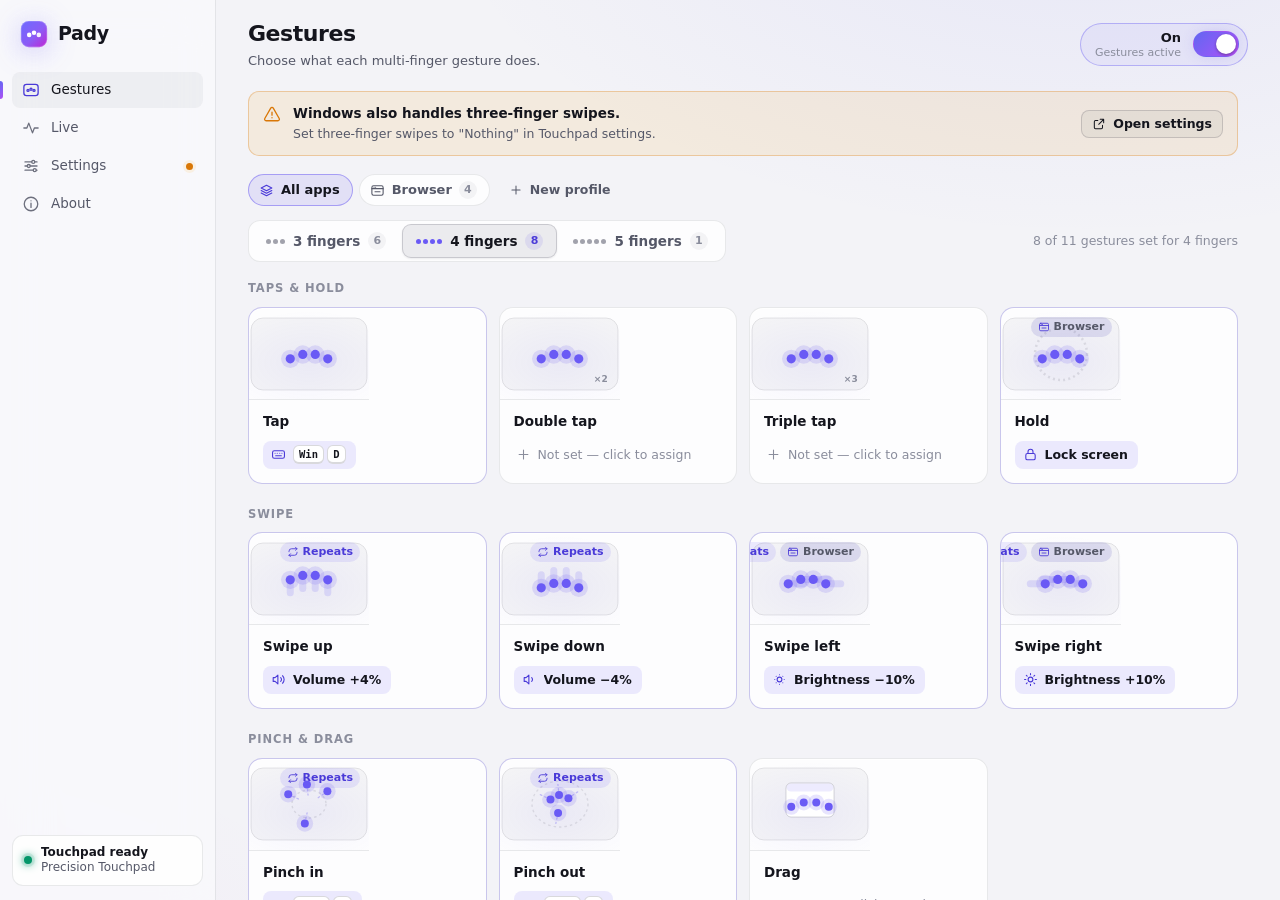
==== commit cd826dd2: "Show a beta badge and the Glyphs page in beta builds" ====
--- a/crates/pady-app/ui/index.html
+++ b/crates/pady-app/ui/index.html
@@ -29,6 +29,7 @@
           </svg>
         </span>
         <span class="brand-word">Pady</span>
+        <span class="beta-badge" id="beta-badge" title="A beta: new things to try, maybe rough edges" hidden>Beta</span>
       </div>
 
       <nav class="nav" aria-label="Main">
--- a/crates/pady-app/ui/styles.css
+++ b/crates/pady-app/ui/styles.css
@@ -214,6 +214,11 @@
 .brand { display: flex; align-items: center; gap: 10px; padding: 2px 8px 6px; }
 .brand-mark { display: grid; filter: drop-shadow(0 4px 14px var(--accent-glow)); transition: filter .3s, opacity .3s; }
 .brand-word { font-family: var(--font-display); font-weight: 700; font-size: 19px; letter-spacing: -0.02em; }
+.beta-badge {
+  padding: 2px 7px; border-radius: 6px; font-size: 10.5px; font-weight: 750; letter-spacing: .08em; text-transform: uppercase;
+  color: #fff; background: linear-gradient(135deg, #f59e0b, #ec4899); box-shadow: 0 4px 14px -4px rgba(236, 72, 153, .6);
+}
+.badge--beta { background: linear-gradient(135deg, #f59e0b, #ec4899) !important; color: #fff !important; }
 .app.is-paused .brand-mark { filter: grayscale(1) opacity(.55); }
 
 .nav { display: flex; flex-direction: column; gap: 2px; }
@@ -1519,7 +1524,7 @@
   :root { --sidebar-w: 64px; }
   .sidebar { padding: 16px 10px; align-items: center; }
   .brand { padding: 2px 0 6px; }
-  .brand-word, .nav-label, .device-pill .pill-text { display: none; }
+  .brand-word, .beta-badge, .nav-label, .device-pill .pill-text { display: none; }
   .nav { width: 100%; }
   .nav-item { justify-content: center; padding: 0; }
   .nav-item[aria-current="page"]::before { left: -10px; }
@@ -1633,4 +1638,25 @@
   75% { transform: translate(-52px, 0); }
 }
 .glyph-preview { display: grid; place-items: center; padding: 6px 0; }
+.glyph-live {
+  position: relative; width: min(100%, 340px); aspect-ratio: 100 / 65; margin: 4px auto 0; border-radius: 18px;
+  background: var(--illo-pad); border: 1px solid var(--illo-stroke); box-shadow: inset 0 0 40px -10px var(--accent-glow);
+  overflow: hidden;
+}
+.glyph-live-svg { position: absolute; inset: 0; width: 100%; height: 100%; overflow: visible; }
+.glyph-live-trail {
+  fill: none; stroke: var(--accent); stroke-width: 1.6; stroke-linecap: round; stroke-linejoin: round;
+  filter: drop-shadow(0 0 1.5px var(--accent-glow)); transition: opacity .2s;
+}
+.glyph-live.is-crowded .glyph-live-trail { opacity: .3; }
+.glyph-live-tip { r: 2.6px; fill: var(--finger); filter: drop-shadow(0 0 2px var(--finger-glow)); }
+.glyph-live-hint { position: absolute; inset: 0; transition: opacity .25s; }
+.glyph-live.is-touched .glyph-live-hint { opacity: 0; }
+.glyph-live-hint i {
+  position: absolute; top: 50%; left: 50%; width: 18px; height: 18px; margin: -9px; border-radius: 50%;
+  background: var(--finger); box-shadow: 0 0 16px 2px var(--finger-glow); opacity: .7;
+}
+.glyph-live-hint i:first-child { translate: -12px 0; }
+.glyph-live-hint i:last-child { translate: 12px 0; }
+.glyph-live.is-animated .glyph-live-hint i { animation: glyph-wait-loop 2.6s var(--ease-in-out) infinite; }
 .glyph-preview .illo { width: 240px; height: 152px; }
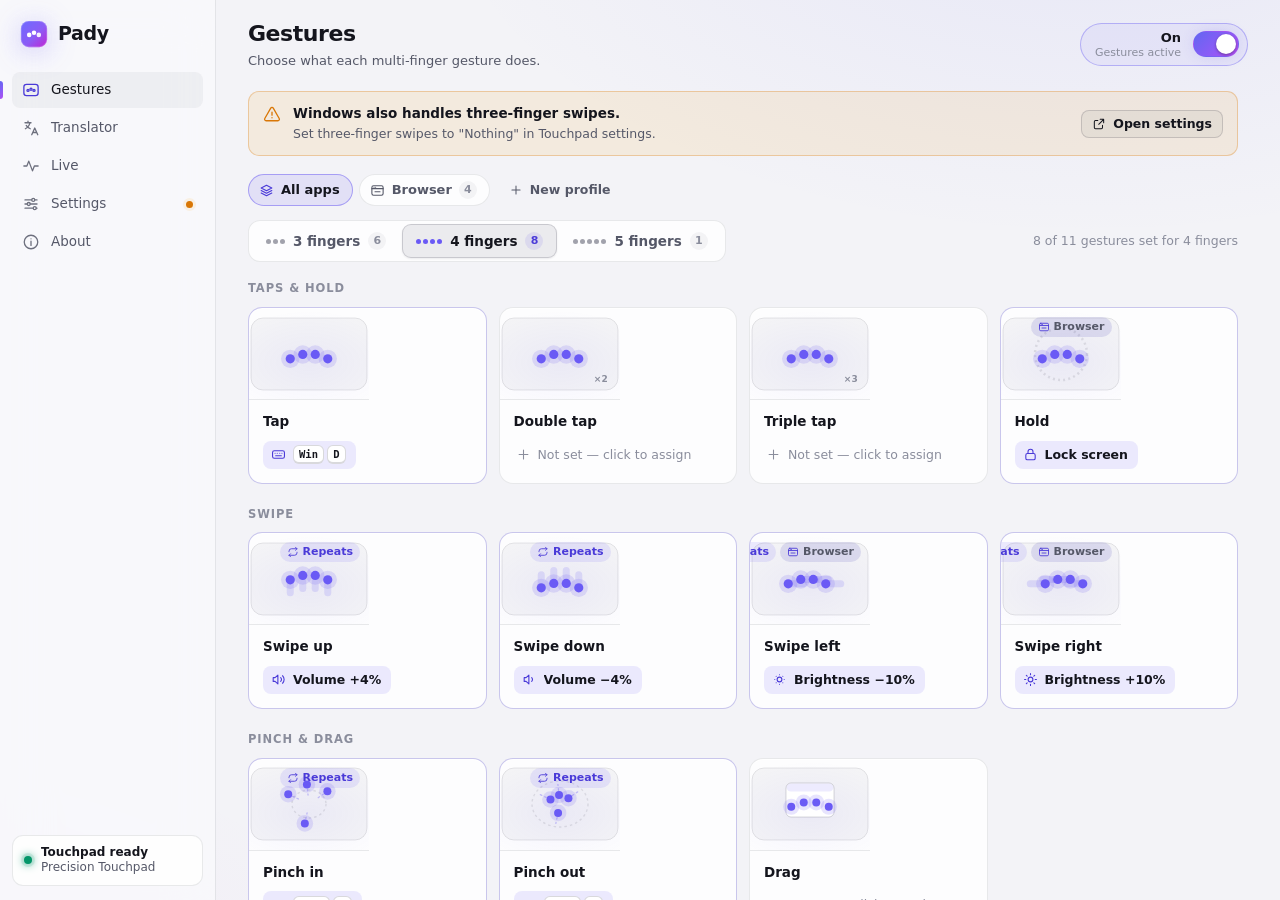
==== commit c85282fe: "Give the translator its own tab with a gesture summary and a try-it box" ====
--- a/crates/pady-app/ui/index.html
+++ b/crates/pady-app/ui/index.html
@@ -35,6 +35,7 @@
       <nav class="nav" aria-label="Main">
         <button class="nav-item" type="button" data-page="gestures" data-icon="gestures"><span class="nav-label">Gestures</span></button>
         <button class="nav-item" type="button" data-page="glyphs" data-icon="glyph"><span class="nav-label">Glyphs</span></button>
+        <button class="nav-item" type="button" data-page="translator" data-icon="translate"><span class="nav-label">Translator</span></button>
         <button class="nav-item" type="button" data-page="live" data-icon="live"><span class="nav-label">Live</span></button>
         <button class="nav-item" type="button" data-page="settings" data-icon="settings"><span class="nav-label">Settings</span><span class="nav-dot" id="settings-dot" hidden title="Needs attention"></span></button>
         <button class="nav-item" type="button" data-page="about" data-icon="info"><span class="nav-label">About</span></button>
@@ -69,6 +70,7 @@
       <div class="content" id="content">
         <section class="page" id="page-gestures" data-title="Gestures" data-sub="Choose what each multi-finger gesture does." hidden></section>
         <section class="page" id="page-glyphs" data-title="Glyphs" data-sub="Draw a glyph with two fingers to run any action." hidden></section>
+        <section class="page" id="page-translator" data-title="Translator" data-sub="Translate selected text in any app with a gesture." hidden></section>
         <section class="page" id="page-live" data-title="Live" data-sub="See exactly what Pady sees on your touchpad." hidden></section>
         <section class="page" id="page-settings" data-title="Settings" data-sub="Tune how gestures are recognised." hidden></section>
         <section class="page" id="page-about" data-title="About" data-sub="" hidden></section>
--- a/crates/pady-app/ui/styles.css
+++ b/crates/pady-app/ui/styles.css
@@ -415,6 +415,27 @@
   background-position: calc(100% - 16px) 15px, calc(100% - 11px) 15px;
   background-size: 5px 5px; background-repeat: no-repeat;
 }
+.tr-intro { margin-bottom: 16px; }
+.tr-intro-art { width: 170px; flex: none; display: grid; gap: 8px; justify-items: center; padding: 6px 0; }
+.tr-art-line { font-size: 12.5px; padding: 6px 10px; border-radius: 10px; background: var(--surface-solid); border: 1px solid var(--border); white-space: nowrap; }
+.tr-art-to { border-color: color-mix(in srgb, var(--accent) 45%, transparent); box-shadow: 0 0 calc(14px * var(--glow-k, 1)) -4px var(--accent-glow); }
+.tr-art-arrow { color: var(--accent-text); display: grid; place-items: center; }
+.tr-try { display: grid; gap: 10px; padding-bottom: 14px; }
+.tr-input { min-height: 84px; resize: vertical; line-height: 1.5; }
+.tr-try-actions { display: flex; align-items: center; justify-content: flex-end; gap: 10px; }
+.tr-result { border-radius: 12px; padding: 12px 14px; background: var(--accent-softer); border: 1px solid color-mix(in srgb, var(--accent) 30%, transparent); display: grid; gap: 6px; animation: tr-in .25s var(--ease) both; }
+.tr-result[hidden] { display: none; }
+.tr-result.is-error { background: var(--red-soft); border-color: transparent; color: var(--red); font-size: 13px; }
+.tr-result-head { font-size: 12px; font-weight: 600; color: var(--text-2); display: flex; gap: 8px; align-items: baseline; }
+.tr-engine { margin-left: auto; font-weight: 500; color: var(--text-3); font-size: 11px; }
+.tr-result-text { font-size: 14.5px; line-height: 1.55; white-space: pre-wrap; overflow-wrap: anywhere; }
+.tr-shimmer { display: grid; gap: 7px; }
+.tr-shimmer i { display: block; height: 10px; border-radius: 5px; background: linear-gradient(90deg, var(--hover) 0%, var(--border-strong) 50%, var(--hover) 100%); background-size: 200% 100%; animation: tr-shimmer 1.1s linear infinite; }
+.tr-shimmer i + i { width: 70%; }
+@keyframes tr-shimmer { from { background-position: 100% 0; } to { background-position: -100% 0; } }
+@keyframes tr-in { from { opacity: 0; transform: translateY(4px); } }
+@media (prefers-reduced-motion: reduce) { .tr-shimmer i, .tr-result { animation: none; } }
+.tr-select { width: auto; min-width: 150px; max-width: 46%; flex: none; }
 .select option { background: var(--surface-solid); color: var(--text); }
 .help { font-size: 12px; color: var(--text-3); }
 .error-text { font-size: 12px; color: var(--red); display: flex; align-items: center; gap: 6px; }
@@ -778,6 +799,10 @@
 @keyframes modal-in { from { opacity: 0; transform: translate(-50%, -46%) scale(.97); } }
 .modal h3 { font-size: 16px; font-weight: 650; margin-bottom: 6px; }
 .modal p { color: var(--text-2); font-size: 13px; }
+.modal--wide { width: min(480px, calc(100vw - 32px)); }
+.backup-list { list-style: none; margin: 14px 0 0; padding: 0; max-height: min(360px, 55vh); overflow-y: auto; border-top: 1px solid var(--border); }
+.backup-row { display: flex; align-items: center; gap: 12px; padding: 10px 2px; border-bottom: 1px solid var(--border); }
+.backup-row .row-text { flex: 1; min-width: 0; }
 .modal-actions { display: flex; justify-content: flex-end; gap: 8px; margin-top: 18px; }
 
 /* ---------- Toasts ---------- */
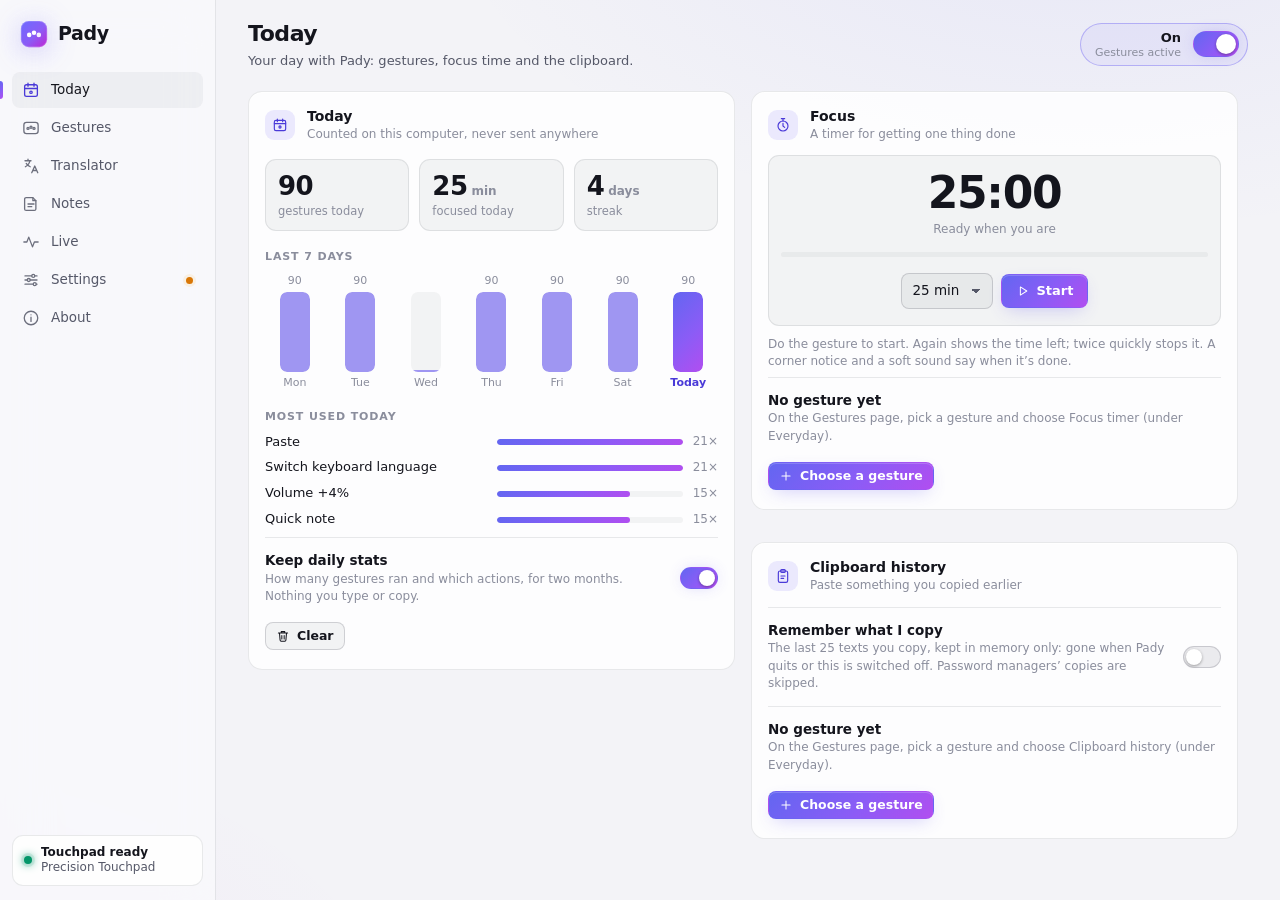
==== commit 58c18fc5: "Today and Notes pages Today: gestures and focus time per day, a 7-day chart, the streak, the focus t" ====
--- a/crates/pady-app/ui/index.html
+++ b/crates/pady-app/ui/index.html
@@ -33,9 +33,11 @@
       </div>
 
       <nav class="nav" aria-label="Main">
+        <button class="nav-item" type="button" data-page="today" data-icon="today"><span class="nav-label">Today</span></button>
         <button class="nav-item" type="button" data-page="gestures" data-icon="gestures"><span class="nav-label">Gestures</span></button>
         <button class="nav-item" type="button" data-page="glyphs" data-icon="glyph"><span class="nav-label">Glyphs</span></button>
         <button class="nav-item" type="button" data-page="translator" data-icon="translate"><span class="nav-label">Translator</span></button>
+        <button class="nav-item" type="button" data-page="notes" data-icon="note"><span class="nav-label">Notes</span></button>
         <button class="nav-item" type="button" data-page="live" data-icon="live"><span class="nav-label">Live</span></button>
         <button class="nav-item" type="button" data-page="settings" data-icon="settings"><span class="nav-label">Settings</span><span class="nav-dot" id="settings-dot" hidden title="Needs attention"></span></button>
         <button class="nav-item" type="button" data-page="about" data-icon="info"><span class="nav-label">About</span></button>
@@ -68,9 +70,11 @@
       </header>
 
       <div class="content" id="content">
+        <section class="page" id="page-today" data-title="Today" data-sub="Your day with Pady: gestures, focus time and the clipboard." hidden></section>
         <section class="page" id="page-gestures" data-title="Gestures" data-sub="Choose what each multi-finger gesture does." hidden></section>
         <section class="page" id="page-glyphs" data-title="Glyphs" data-sub="Draw a glyph with two fingers to run any action." hidden></section>
         <section class="page" id="page-translator" data-title="Translator" data-sub="Translate selected text in any app with a gesture." hidden></section>
+        <section class="page" id="page-notes" data-title="Notes" data-sub="Jot things down with a gesture, from any app." hidden></section>
         <section class="page" id="page-live" data-title="Live" data-sub="See exactly what Pady sees on your touchpad." hidden></section>
         <section class="page" id="page-settings" data-title="Settings" data-sub="Tune how gestures are recognised." hidden></section>
         <section class="page" id="page-about" data-title="About" data-sub="" hidden></section>
--- a/crates/pady-app/ui/styles.css
+++ b/crates/pady-app/ui/styles.css
@@ -1685,3 +1685,62 @@
 .glyph-live-hint i:last-child { translate: 12px 0; }
 .glyph-live.is-animated .glyph-live-hint i { animation: glyph-wait-loop 2.6s var(--ease-in-out) infinite; }
 .glyph-preview .illo { width: 240px; height: 152px; }
+
+/* ---------- Today page ---------- */
+.today-tiles { display: grid; grid-template-columns: repeat(3, 1fr); gap: 10px; padding: 4px 0 14px; }
+.today-tile { padding: 12px 12px 10px; border-radius: var(--r); background: var(--surface-2); border: 1px solid var(--border); }
+.today-num { font-size: 26px; font-weight: 700; letter-spacing: -0.02em; line-height: 1.1; font-variant-numeric: tabular-nums; }
+.today-num small { font-size: 12px; font-weight: 600; color: var(--text-3); margin-left: 4px; letter-spacing: 0; }
+.today-tile-label { font-size: 11.5px; color: var(--text-3); margin-top: 2px; }
+.today-label { font-size: 11px; font-weight: 700; letter-spacing: 0.08em; text-transform: uppercase; color: var(--text-3); margin: 4px 0 8px; }
+.today-week { display: grid; grid-template-columns: repeat(7, 1fr); gap: 6px; height: 120px; margin-bottom: 16px; }
+.today-day { display: grid; grid-template-rows: 16px 1fr 18px; justify-items: center; gap: 3px; min-width: 0; }
+.today-day-n { font-size: 11px; color: var(--text-3); font-variant-numeric: tabular-nums; }
+.today-day-bar { width: 100%; max-width: 30px; display: flex; align-items: flex-end; border-radius: 7px; background: var(--surface-2); overflow: hidden; }
+.today-day-bar i { display: block; width: 100%; border-radius: 7px; background: color-mix(in srgb, var(--accent) 55%, transparent); transition: height .4s var(--ease); }
+.today-day.is-today .today-day-bar i { background: var(--accent-grad); box-shadow: 0 0 calc(12px * var(--glow-k, 1)) -3px var(--accent-glow); }
+.today-day-label { font-size: 11px; color: var(--text-3); white-space: nowrap; overflow: hidden; text-overflow: ellipsis; max-width: 100%; }
+.today-day.is-today .today-day-label { color: var(--accent-text); font-weight: 650; }
+.today-top { display: grid; gap: 7px; margin-bottom: 8px; }
+.today-top-row { display: grid; grid-template-columns: minmax(0, 1.2fr) 1fr auto; gap: 10px; align-items: center; font-size: 13px; }
+.today-top-name { white-space: nowrap; overflow: hidden; text-overflow: ellipsis; }
+.today-top-bar { height: 6px; border-radius: 3px; background: var(--surface-2); overflow: hidden; }
+.today-top-bar i { display: block; height: 100%; border-radius: 3px; background: var(--accent-grad); }
+.today-top-n { font-size: 12px; color: var(--text-3); font-variant-numeric: tabular-nums; }
+
+.focus-card { display: grid; justify-items: center; gap: 4px; padding: 14px 12px 16px; margin-bottom: 10px; border-radius: var(--r); background: var(--surface-2); border: 1px solid var(--border); }
+.focus-card.is-running { background: var(--accent-softer); border-color: color-mix(in srgb, var(--accent) 35%, transparent); }
+.focus-time { font-size: 44px; font-weight: 700; letter-spacing: -0.03em; line-height: 1.05; font-variant-numeric: tabular-nums; }
+.focus-sub { font-size: 12px; color: var(--text-3); }
+.focus-bar { width: 100%; height: 5px; margin: 10px 0 12px; border-radius: 3px; background: var(--surface-2); overflow: hidden; }
+.focus-bar i { display: block; height: 100%; width: 0; border-radius: 3px; background: var(--accent-grad); transition: width 1s linear; }
+.focus-actions { display: flex; gap: 8px; align-items: center; }
+.focus-actions .select { width: auto; }
+
+/* ---------- Notes page ---------- */
+.notes-top { display: flex; gap: 10px; align-items: center; flex-wrap: wrap; margin-bottom: 14px; }
+.notes-search { flex: 1; min-width: 180px; max-width: 360px; }
+.notes-gesture { margin-left: auto; }
+.notes-gesture .help { display: inline-flex; gap: 4px; align-items: center; }
+.notes-grid { display: grid; grid-template-columns: minmax(220px, 300px) 1fr; gap: 16px; align-items: start; }
+@media (max-width: 760px) { .notes-grid { grid-template-columns: 1fr; } }
+.notes-list { display: grid; gap: 6px; max-height: calc(100vh - 230px); overflow-y: auto; padding-right: 2px; }
+.note-item {
+  display: grid; gap: 3px; width: 100%; padding: 10px 12px; text-align: left; cursor: pointer;
+  border-radius: var(--r); border: 1px solid var(--border); background: var(--surface); color: var(--text); font: inherit;
+  transition: background .15s, border-color .15s;
+}
+.note-item:hover { background: var(--surface-2); }
+.note-item.is-open { border-color: color-mix(in srgb, var(--accent) 55%, transparent); background: var(--accent-softer); }
+.note-item-title { font-size: 13.5px; font-weight: 650; display: flex; gap: 5px; align-items: center; white-space: nowrap; overflow: hidden; text-overflow: ellipsis; }
+.note-item-title .icon { color: var(--accent-text); flex: none; }
+.note-item-rest { font-size: 12.5px; color: var(--text-2); display: -webkit-box; -webkit-line-clamp: 2; -webkit-box-orient: vertical; overflow: hidden; }
+.note-item-meta { font-size: 11px; color: var(--text-3); }
+.notes-empty { padding: 36px 18px; }
+.notes-empty .empty-icon { background: var(--accent-softer); color: var(--accent-text); }
+.notes-pane { display: grid; }
+.notes-pane[hidden] { display: none; }
+.notes-toolbar { display: flex; gap: 6px; align-items: center; padding: 10px 12px; border-bottom: 1px solid var(--border); flex-wrap: wrap; }
+.notes-status { margin-right: 4px; }
+.notes-editor { min-height: calc(100vh - 290px); border: 0; border-radius: 0; background: transparent; resize: none; padding: 14px 16px; font-size: 14.5px; line-height: 1.6; box-shadow: none; }
+.notes-editor:focus { box-shadow: none; outline: none; border: 0; background: transparent; }
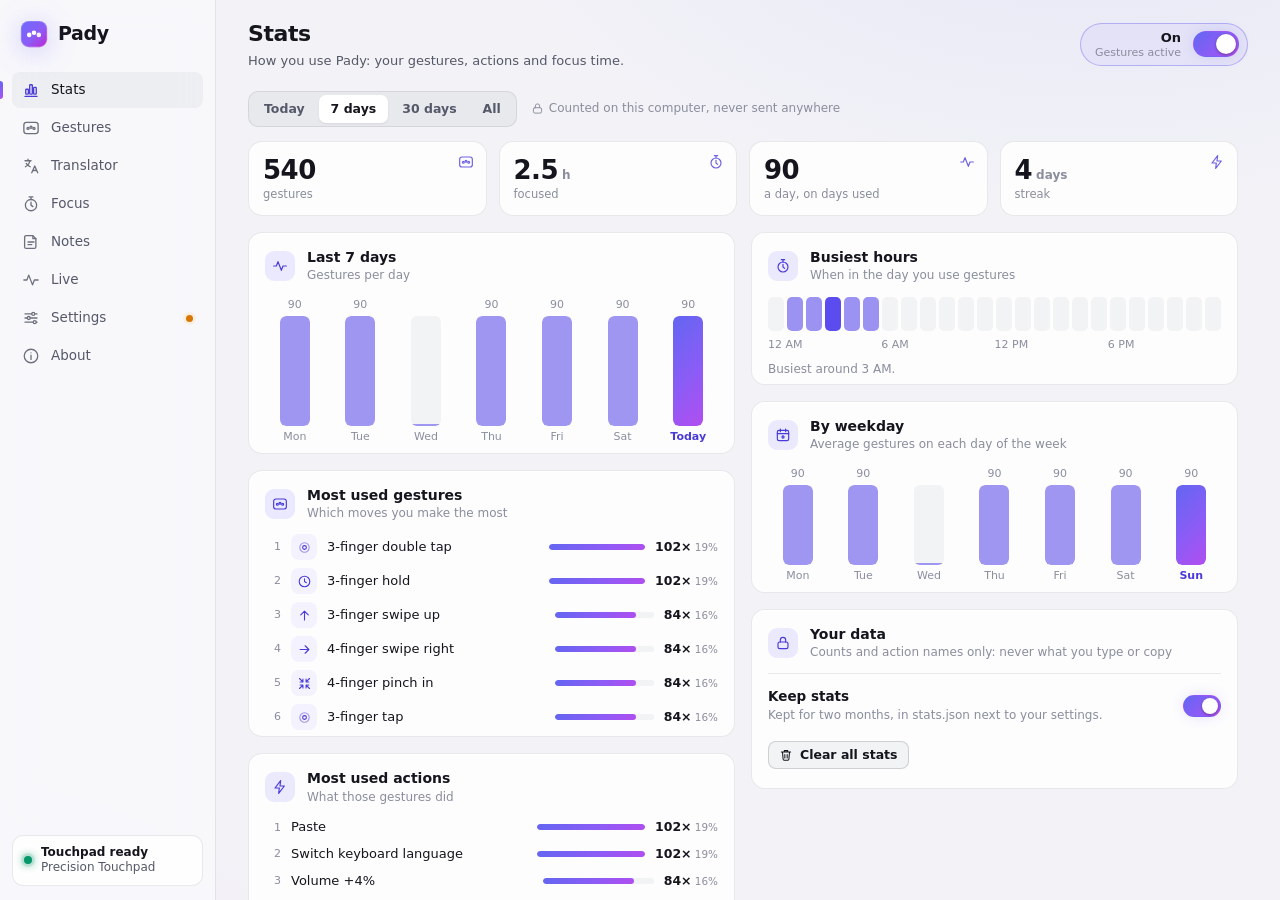
==== commit 4029a72a: "Stats and Focus tabs; notes get colours, tags, checklists and view options" ====
--- a/crates/pady-app/ui/index.html
+++ b/crates/pady-app/ui/index.html
@@ -33,10 +33,11 @@
       </div>
 
       <nav class="nav" aria-label="Main">
-        <button class="nav-item" type="button" data-page="today" data-icon="today"><span class="nav-label">Today</span></button>
+        <button class="nav-item" type="button" data-page="stats" data-icon="chart"><span class="nav-label">Stats</span></button>
         <button class="nav-item" type="button" data-page="gestures" data-icon="gestures"><span class="nav-label">Gestures</span></button>
         <button class="nav-item" type="button" data-page="glyphs" data-icon="glyph"><span class="nav-label">Glyphs</span></button>
         <button class="nav-item" type="button" data-page="translator" data-icon="translate"><span class="nav-label">Translator</span></button>
+        <button class="nav-item" type="button" data-page="focus" data-icon="timer"><span class="nav-label">Focus</span></button>
         <button class="nav-item" type="button" data-page="notes" data-icon="note"><span class="nav-label">Notes</span></button>
         <button class="nav-item" type="button" data-page="live" data-icon="live"><span class="nav-label">Live</span></button>
         <button class="nav-item" type="button" data-page="settings" data-icon="settings"><span class="nav-label">Settings</span><span class="nav-dot" id="settings-dot" hidden title="Needs attention"></span></button>
@@ -70,10 +71,11 @@
       </header>
 
       <div class="content" id="content">
-        <section class="page" id="page-today" data-title="Today" data-sub="Your day with Pady: gestures, focus time and the clipboard." hidden></section>
+        <section class="page" id="page-stats" data-title="Stats" data-sub="How you use Pady: your gestures, actions and focus time." hidden></section>
         <section class="page" id="page-gestures" data-title="Gestures" data-sub="Choose what each multi-finger gesture does." hidden></section>
         <section class="page" id="page-glyphs" data-title="Glyphs" data-sub="Draw a glyph with two fingers to run any action." hidden></section>
         <section class="page" id="page-translator" data-title="Translator" data-sub="Translate selected text in any app with a gesture." hidden></section>
+        <section class="page" id="page-focus" data-title="Focus" data-sub="One thing at a time: a timer, short breaks and a daily goal." hidden></section>
         <section class="page" id="page-notes" data-title="Notes" data-sub="Jot things down with a gesture, from any app." hidden></section>
         <section class="page" id="page-live" data-title="Live" data-sub="See exactly what Pady sees on your touchpad." hidden></section>
         <section class="page" id="page-settings" data-title="Settings" data-sub="Tune how gestures are recognised." hidden></section>
--- a/crates/pady-app/ui/styles.css
+++ b/crates/pady-app/ui/styles.css
@@ -1686,36 +1686,93 @@
 .glyph-live.is-animated .glyph-live-hint i { animation: glyph-wait-loop 2.6s var(--ease-in-out) infinite; }
 .glyph-preview .illo { width: 240px; height: 152px; }
 
-/* ---------- Today page ---------- */
-.today-tiles { display: grid; grid-template-columns: repeat(3, 1fr); gap: 10px; padding: 4px 0 14px; }
-.today-tile { padding: 12px 12px 10px; border-radius: var(--r); background: var(--surface-2); border: 1px solid var(--border); }
+/* ---------- Shared by Stats, Focus and Notes ---------- */
+.btn--lg { height: 40px; padding: 0 18px; font-size: 14px; }
+.btn--sm.btn--icon { width: 28px; }
+.btn[aria-pressed="true"] { background: var(--accent-soft); color: var(--accent-text); border-color: color-mix(in srgb, var(--accent) 40%, transparent); }
+.pills { display: inline-flex; flex-wrap: wrap; gap: 2px; padding: 3px; border-radius: 10px; background: var(--surface-2); border: 1px solid var(--border); }
+.pill { height: 28px; padding: 0 12px; border: 0; border-radius: 7px; background: transparent; color: var(--text-2); font: inherit; font-size: 12.5px; font-weight: 600; cursor: pointer; transition: background .15s, color .15s; }
+.pill:hover { color: var(--text); }
+.pill[aria-pressed="true"] { background: var(--surface-solid); color: var(--text); box-shadow: var(--shadow-sm); }
+.pill:focus-visible { box-shadow: var(--focus-ring); }
 .today-num { font-size: 26px; font-weight: 700; letter-spacing: -0.02em; line-height: 1.1; font-variant-numeric: tabular-nums; }
 .today-num small { font-size: 12px; font-weight: 600; color: var(--text-3); margin-left: 4px; letter-spacing: 0; }
 .today-tile-label { font-size: 11.5px; color: var(--text-3); margin-top: 2px; }
 .today-label { font-size: 11px; font-weight: 700; letter-spacing: 0.08em; text-transform: uppercase; color: var(--text-3); margin: 4px 0 8px; }
-.today-week { display: grid; grid-template-columns: repeat(7, 1fr); gap: 6px; height: 120px; margin-bottom: 16px; }
-.today-day { display: grid; grid-template-rows: 16px 1fr 18px; justify-items: center; gap: 3px; min-width: 0; }
-.today-day-n { font-size: 11px; color: var(--text-3); font-variant-numeric: tabular-nums; }
-.today-day-bar { width: 100%; max-width: 30px; display: flex; align-items: flex-end; border-radius: 7px; background: var(--surface-2); overflow: hidden; }
-.today-day-bar i { display: block; width: 100%; border-radius: 7px; background: color-mix(in srgb, var(--accent) 55%, transparent); transition: height .4s var(--ease); }
-.today-day.is-today .today-day-bar i { background: var(--accent-grad); box-shadow: 0 0 calc(12px * var(--glow-k, 1)) -3px var(--accent-glow); }
-.today-day-label { font-size: 11px; color: var(--text-3); white-space: nowrap; overflow: hidden; text-overflow: ellipsis; max-width: 100%; }
-.today-day.is-today .today-day-label { color: var(--accent-text); font-weight: 650; }
-.today-top { display: grid; gap: 7px; margin-bottom: 8px; }
-.today-top-row { display: grid; grid-template-columns: minmax(0, 1.2fr) 1fr auto; gap: 10px; align-items: center; font-size: 13px; }
-.today-top-name { white-space: nowrap; overflow: hidden; text-overflow: ellipsis; }
-.today-top-bar { height: 6px; border-radius: 3px; background: var(--surface-2); overflow: hidden; }
-.today-top-bar i { display: block; height: 100%; border-radius: 3px; background: var(--accent-grad); }
-.today-top-n { font-size: 12px; color: var(--text-3); font-variant-numeric: tabular-nums; }
-
-.focus-card { display: grid; justify-items: center; gap: 4px; padding: 14px 12px 16px; margin-bottom: 10px; border-radius: var(--r); background: var(--surface-2); border: 1px solid var(--border); }
-.focus-card.is-running { background: var(--accent-softer); border-color: color-mix(in srgb, var(--accent) 35%, transparent); }
-.focus-time { font-size: 44px; font-weight: 700; letter-spacing: -0.03em; line-height: 1.05; font-variant-numeric: tabular-nums; }
+
+/* Bar charts */
+.bars { display: grid; grid-template-columns: repeat(var(--bars, 7), minmax(0, 1fr)); gap: 6px; height: 150px; }
+.bars.is-dense { gap: 2px; }
+.bars--short { height: 110px; }
+.bars-col { display: grid; grid-template-rows: 16px 1fr 18px; justify-items: center; gap: 3px; min-width: 0; }
+.bars-n { font-size: 11px; color: var(--text-3); font-variant-numeric: tabular-nums; }
+.bars-bar { width: 100%; max-width: 30px; display: flex; align-items: flex-end; border-radius: 6px; background: var(--surface-2); overflow: hidden; }
+.bars.is-dense .bars-bar { border-radius: 3px; }
+.bars-bar i { display: block; width: 100%; border-radius: inherit; background: color-mix(in srgb, var(--accent) 55%, transparent); transition: height .4s var(--ease); }
+.bars-col.is-mark .bars-bar i { background: var(--accent-grad); box-shadow: 0 0 calc(12px * var(--glow-k, 1)) -3px var(--accent-glow); }
+.bars-label { font-size: 11px; color: var(--text-3); white-space: nowrap; overflow: visible; max-width: 100%; }
+.bars.is-dense .bars-label { font-size: 10px; }
+.bars-col.is-mark .bars-label { color: var(--accent-text); font-weight: 650; }
+
+/* Ranked lists */
+.rank { display: grid; gap: 8px; }
+.rank-row { display: grid; grid-template-columns: 16px auto minmax(0, 2.2fr) minmax(36px, 1fr) auto; gap: 10px; align-items: center; font-size: 13px; }
+.rank-row:not(:has(.rank-icon)) { grid-template-columns: 16px minmax(0, 2.2fr) minmax(36px, 1fr) auto; }
+.rank-i { font-size: 11px; color: var(--text-3); font-variant-numeric: tabular-nums; text-align: right; }
+.rank-icon { display: grid; place-items: center; width: 26px; height: 26px; border-radius: 8px; background: var(--accent-softer); color: var(--accent-text); }
+.rank-name { white-space: nowrap; overflow: hidden; text-overflow: ellipsis; }
+.rank-bar { height: 6px; border-radius: 3px; background: var(--surface-2); overflow: hidden; }
+.rank-bar i { display: block; height: 100%; border-radius: 3px; background: var(--accent-grad); transition: width .4s var(--ease); }
+.rank-n { font-size: 12.5px; font-weight: 600; font-variant-numeric: tabular-nums; text-align: right; }
+.rank-n small { font-weight: 500; color: var(--text-3); }
+.rank-empty { padding: 4px 0; }
+
+/* ---------- Stats page ---------- */
+:is(#page-stats, #page-focus) .settings-col > .panel { margin-bottom: 0 !important; }
+.stats-top { display: flex; gap: 14px; align-items: center; flex-wrap: wrap; margin-bottom: 14px; }
+.stats-top .help { display: inline-flex; gap: 5px; align-items: center; }
+.stats-tiles { display: grid; grid-template-columns: repeat(4, minmax(0, 1fr)); gap: 12px; margin-bottom: 16px; }
+@media (max-width: 760px) { .stats-tiles { grid-template-columns: repeat(2, minmax(0, 1fr)); } }
+.stats-tile { position: relative; padding: 14px 14px 12px; border-radius: var(--r-lg); background: var(--surface); border: 1px solid var(--border); }
+.stats-tile-icon { position: absolute; top: 12px; right: 12px; color: var(--accent-text); opacity: .8; }
+.hours-strip { display: grid; grid-template-columns: repeat(24, minmax(0, 1fr)); gap: 3px; }
+.hours-cell { height: 34px; border-radius: 5px; background: color-mix(in srgb, var(--accent) calc(var(--k, 0) * 100%), var(--surface-2)); }
+.hours-axis { display: grid; grid-template-columns: repeat(4, 1fr); font-size: 11px; color: var(--text-3); margin: 6px 0 8px; }
+.weekdays { display: grid; grid-template-columns: repeat(7, minmax(0, 1fr)); gap: 6px; height: 120px; }
+
+/* ---------- Focus page ---------- */
+.focus-main .panel-body { display: grid; justify-items: center; gap: 16px; padding: 22px 18px; }
+.focus-dial { position: relative; width: 240px; height: 240px; }
+.focus-ring { width: 100%; height: 100%; transform: rotate(-90deg); }
+.focus-ring circle { fill: none; stroke-width: 9; }
+.focus-ring-track { stroke: var(--surface-2); }
+.focus-ring-arc { stroke: var(--accent); stroke-linecap: round; transition: stroke-dashoffset 1s linear; filter: drop-shadow(0 0 calc(6px * var(--glow-k, 1)) var(--accent-glow)); }
+.focus-dial.is-break .focus-ring-arc { stroke: var(--green); filter: none; }
+.focus-dial-text { position: absolute; inset: 0; display: grid; place-content: center; justify-items: center; gap: 2px; text-align: center; padding: 0 30px; }
+.focus-kind { font-size: 12px; font-weight: 700; letter-spacing: .08em; text-transform: uppercase; color: var(--accent-text); max-width: 170px; white-space: nowrap; overflow: hidden; text-overflow: ellipsis; }
+.focus-dial.is-break .focus-kind { color: var(--green); }
+.focus-time { font-size: 50px; font-weight: 700; letter-spacing: -0.03em; line-height: 1.05; font-variant-numeric: tabular-nums; }
 .focus-sub { font-size: 12px; color: var(--text-3); }
-.focus-bar { width: 100%; height: 5px; margin: 10px 0 12px; border-radius: 3px; background: var(--surface-2); overflow: hidden; }
+.focus-setup { display: grid; gap: 10px; justify-items: center; width: 100%; max-width: 440px; }
+.focus-setup[hidden] { display: none; }
+.focus-label { text-align: center; }
+.focus-lengths { display: flex; gap: 8px; align-items: center; flex-wrap: wrap; justify-content: center; }
+.focus-custom-wrap { display: inline-flex; gap: 6px; align-items: center; font-size: 12.5px; color: var(--text-3); }
+.focus-custom { width: 74px; height: 34px; text-align: center; }
+.focus-buttons { display: flex; gap: 10px; }
+.focus-goal-text { font-size: 14px; margin-bottom: 8px; display: flex; gap: 8px; align-items: center; flex-wrap: wrap; }
+.focus-goal-text strong { font-size: 22px; letter-spacing: -0.02em; }
+.focus-goal-done { display: inline-flex; align-items: center; gap: 3px; font-size: 12px; font-weight: 650; color: var(--green); background: var(--green-soft); padding: 2px 8px; border-radius: 99px; }
+.focus-bar { width: 100%; height: 6px; margin: 0 0 8px; border-radius: 3px; background: var(--surface-2); overflow: hidden; }
+.focus-bar[hidden] { display: none; }
 .focus-bar i { display: block; height: 100%; width: 0; border-radius: 3px; background: var(--accent-grad); transition: width 1s linear; }
-.focus-actions { display: flex; gap: 8px; align-items: center; }
-.focus-actions .select { width: auto; }
+.focus-today { font-size: 12px; color: var(--text-3); margin-bottom: 4px; }
+.focus-history { display: grid; max-height: 420px; overflow-y: auto; }
+.focus-item { display: flex; gap: 10px; align-items: center; padding: 8px 0; border-top: 1px solid var(--border); }
+.focus-item:first-child { border-top: 0; }
+.focus-item-dot { display: grid; place-items: center; width: 22px; height: 22px; border-radius: 50%; flex: none; background: var(--surface-2); color: var(--text-3); }
+.focus-item-dot.is-done { background: var(--green-soft); color: var(--green); }
+.focus-item-min { font-size: 12.5px; font-weight: 600; font-variant-numeric: tabular-nums; color: var(--text-2); }
 
 /* ---------- Notes page ---------- */
 .notes-top { display: flex; gap: 10px; align-items: center; flex-wrap: wrap; margin-bottom: 14px; }
@@ -1744,3 +1801,72 @@
 .notes-status { margin-right: 4px; }
 .notes-editor { min-height: calc(100vh - 290px); border: 0; border-radius: 0; background: transparent; resize: none; padding: 14px 16px; font-size: 14.5px; line-height: 1.6; box-shadow: none; }
 .notes-editor:focus { box-shadow: none; outline: none; border: 0; background: transparent; }
+
+/* Note colours: a tint and a stripe. */
+[data-color="yellow"] { --note: #eab308; }
+[data-color="orange"] { --note: #f97316; }
+[data-color="red"] { --note: #ef4444; }
+[data-color="pink"] { --note: #ec4899; }
+[data-color="purple"] { --note: #a855f7; }
+[data-color="blue"] { --note: #3b82f6; }
+[data-color="teal"] { --note: #14b8a6; }
+[data-color="green"] { --note: #22c55e; }
+[data-color="gray"] { --note: #94a3b8; }
+.note-item[data-color]:not([data-color=""]) { background: color-mix(in srgb, var(--note) 9%, var(--surface)); border-left: 3px solid var(--note); padding-left: 10px; }
+.note-item[data-color]:not([data-color=""]).is-open { background: color-mix(in srgb, var(--note) 16%, var(--surface)); }
+.notes-pane[data-color]:not([data-color=""]) { background: color-mix(in srgb, var(--note) 7%, var(--surface)); border-top: 3px solid var(--note); }
+.note-colors { display: inline-flex; gap: 5px; align-items: center; margin-right: 6px; }
+.note-colors[hidden] { display: none; }
+.note-swatch { width: 18px; height: 18px; padding: 0; border-radius: 50%; border: 1px solid var(--border-strong); background: var(--note, transparent); cursor: pointer; position: relative; }
+.note-swatch[data-color=""] { background: linear-gradient(135deg, transparent 45%, var(--text-3) 45%, var(--text-3) 55%, transparent 55%); }
+.note-swatch[aria-checked="true"], .note-swatch.is-on { box-shadow: 0 0 0 2px var(--bg), 0 0 0 4px var(--note, var(--text-3)); }
+.note-swatch--filter { width: 16px; height: 16px; }
+.notes-filters { display: flex; gap: 6px; align-items: center; flex-wrap: wrap; margin: -4px 0 12px; }
+.notes-filters[hidden] { display: none; }
+.tag-chip { height: 26px; padding: 0 10px; border-radius: 99px; border: 1px solid var(--border); background: var(--surface); color: var(--text-2); font: inherit; font-size: 12px; font-weight: 600; cursor: pointer; }
+.tag-chip:hover { color: var(--text); }
+.tag-chip.is-on { background: var(--accent-soft); color: var(--accent-text); border-color: color-mix(in srgb, var(--accent) 40%, transparent); }
+.notes-view-wrap { position: relative; }
+.notes-view-menu { position: absolute; right: 0; top: calc(100% + 6px); z-index: 30; width: 280px; padding: 12px 14px; display: grid; gap: 6px; background: var(--surface-raised); box-shadow: var(--shadow-lg); }
+.notes-view-menu[hidden] { display: none; }
+.notes-view-menu .today-label { margin: 6px 0 0; }
+.notes-view-menu .row { padding: 8px 0; }
+.notes-top .select { width: auto; }
+.notes-foot { display: flex; gap: 8px; align-items: center; padding: 8px 14px; border-top: 1px solid var(--border); flex-wrap: wrap; }
+.notes-meta { white-space: nowrap; overflow: hidden; text-overflow: ellipsis; }
+.note-item-todo { display: inline-flex; align-items: center; gap: 2px; margin-left: 8px; color: var(--accent-text); }
+
+/* Density */
+#page-notes[data-density="compact"] .note-item { padding: 7px 10px; gap: 1px; }
+#page-notes[data-density="compact"] .note-item-rest { display: none; }
+#page-notes[data-density="compact"] .notes-list { gap: 3px; }
+#page-notes[data-density="cards"] .notes-grid { grid-template-columns: minmax(300px, 420px) 1fr; }
+#page-notes[data-density="cards"] .notes-list { grid-template-columns: repeat(2, minmax(0, 1fr)); align-content: start; }
+#page-notes[data-density="cards"] .note-item { min-height: 120px; align-content: start; }
+#page-notes[data-density="cards"] .note-item-rest { -webkit-line-clamp: 4; }
+
+/* The editor's font and size */
+.notes-editor, .notes-preview { font-size: var(--note-size, 14.5px); }
+#page-notes[data-font="serif"] :is(.notes-editor, .notes-preview) { font-family: Georgia, "Iowan Old Style", "Times New Roman", serif; }
+#page-notes[data-font="mono"] :is(.notes-editor, .notes-preview) { font-family: var(--mono); font-size: calc(var(--note-size, 14.5px) * .92); }
+.notes-editor[hidden], .notes-preview[hidden] { display: none; }
+
+/* Reading a note */
+.notes-preview { min-height: calc(100vh - 330px); padding: 14px 18px; line-height: 1.65; overflow-wrap: anywhere; }
+.notes-preview h2, .notes-preview h3, .notes-preview h4 { margin: .6em 0 .3em; line-height: 1.25; }
+.notes-preview h2 { font-size: 1.45em; }
+.notes-preview h3 { font-size: 1.2em; }
+.notes-preview h4 { font-size: 1.05em; }
+.notes-preview p { margin: 0; }
+.notes-preview code { font-family: var(--mono); font-size: .9em; padding: 1px 5px; border-radius: 5px; background: var(--surface-2); }
+.note-gap { height: .7em; }
+.note-list { margin: .2em 0; padding-left: 1.3em; }
+.note-list li { margin: 2px 0; }
+.note-list li.is-num { list-style: decimal; }
+.note-check { list-style: none; margin-left: -1.3em !important; display: flex; gap: 8px; align-items: flex-start; }
+.note-check.is-done > span:last-child { color: var(--text-3); text-decoration: line-through; }
+.note-box { flex: none; display: grid; place-items: center; width: 17px; height: 17px; margin-top: .25em; border-radius: 5px; border: 1.5px solid var(--border-strong); cursor: pointer; color: var(--on-accent); }
+.note-check.is-done .note-box { background: var(--accent); border-color: var(--accent); }
+.note-tag { color: var(--accent-text); font-weight: 600; }
+.note-link { color: var(--accent-text); text-decoration: underline; text-underline-offset: 2px; }
+:is(#page-stats, #page-focus) .row > .select { width: auto; flex: none; }
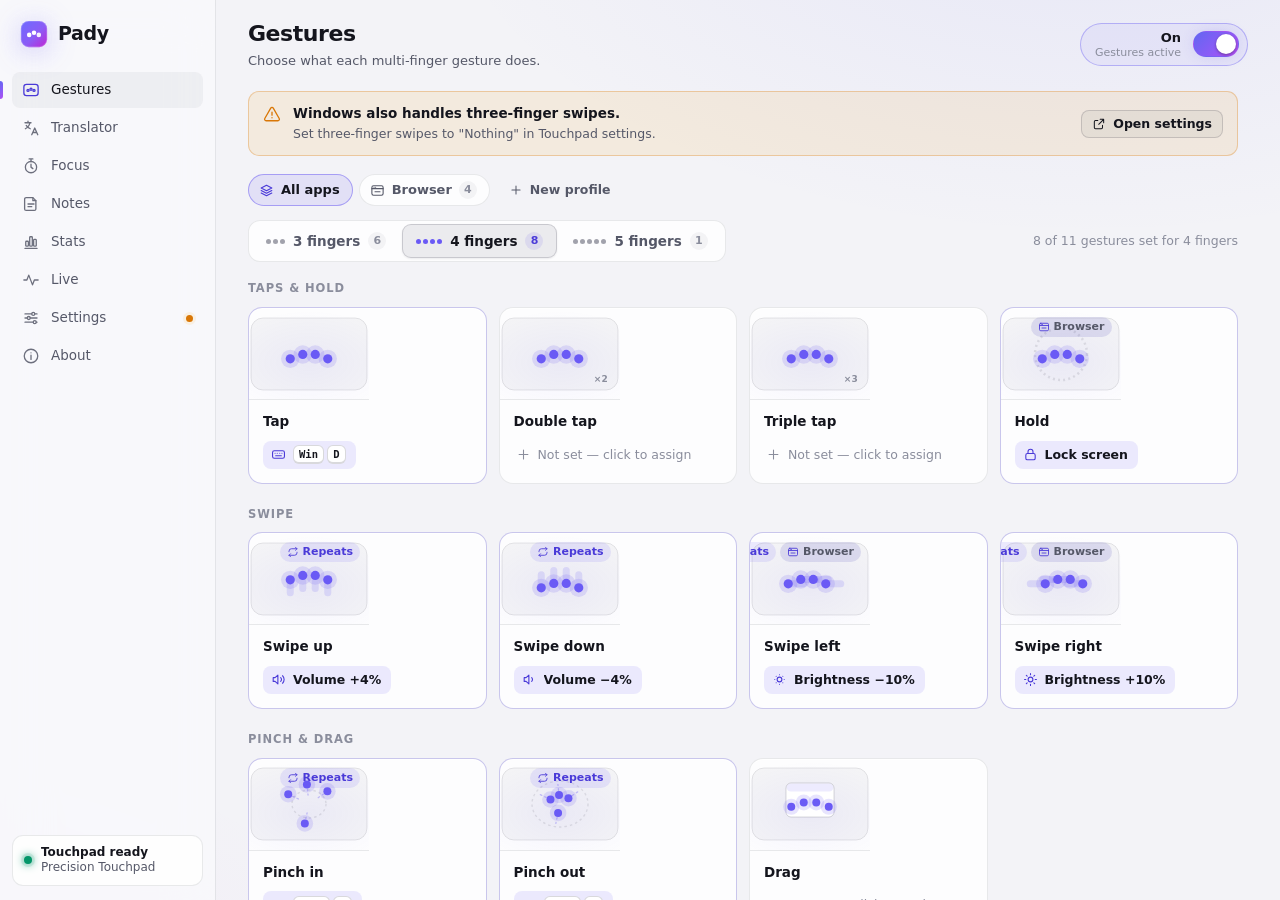
==== commit 4ef37203: "Gestures is the first tab again; Stats moves down next to Notes" ====
--- a/crates/pady-app/ui/index.html
+++ b/crates/pady-app/ui/index.html
@@ -33,12 +33,12 @@
       </div>
 
       <nav class="nav" aria-label="Main">
-        <button class="nav-item" type="button" data-page="stats" data-icon="chart"><span class="nav-label">Stats</span></button>
         <button class="nav-item" type="button" data-page="gestures" data-icon="gestures"><span class="nav-label">Gestures</span></button>
         <button class="nav-item" type="button" data-page="glyphs" data-icon="glyph"><span class="nav-label">Glyphs</span></button>
         <button class="nav-item" type="button" data-page="translator" data-icon="translate"><span class="nav-label">Translator</span></button>
         <button class="nav-item" type="button" data-page="focus" data-icon="timer"><span class="nav-label">Focus</span></button>
         <button class="nav-item" type="button" data-page="notes" data-icon="note"><span class="nav-label">Notes</span></button>
+        <button class="nav-item" type="button" data-page="stats" data-icon="chart"><span class="nav-label">Stats</span></button>
         <button class="nav-item" type="button" data-page="live" data-icon="live"><span class="nav-label">Live</span></button>
         <button class="nav-item" type="button" data-page="settings" data-icon="settings"><span class="nav-label">Settings</span><span class="nav-dot" id="settings-dot" hidden title="Needs attention"></span></button>
         <button class="nav-item" type="button" data-page="about" data-icon="info"><span class="nav-label">About</span></button>
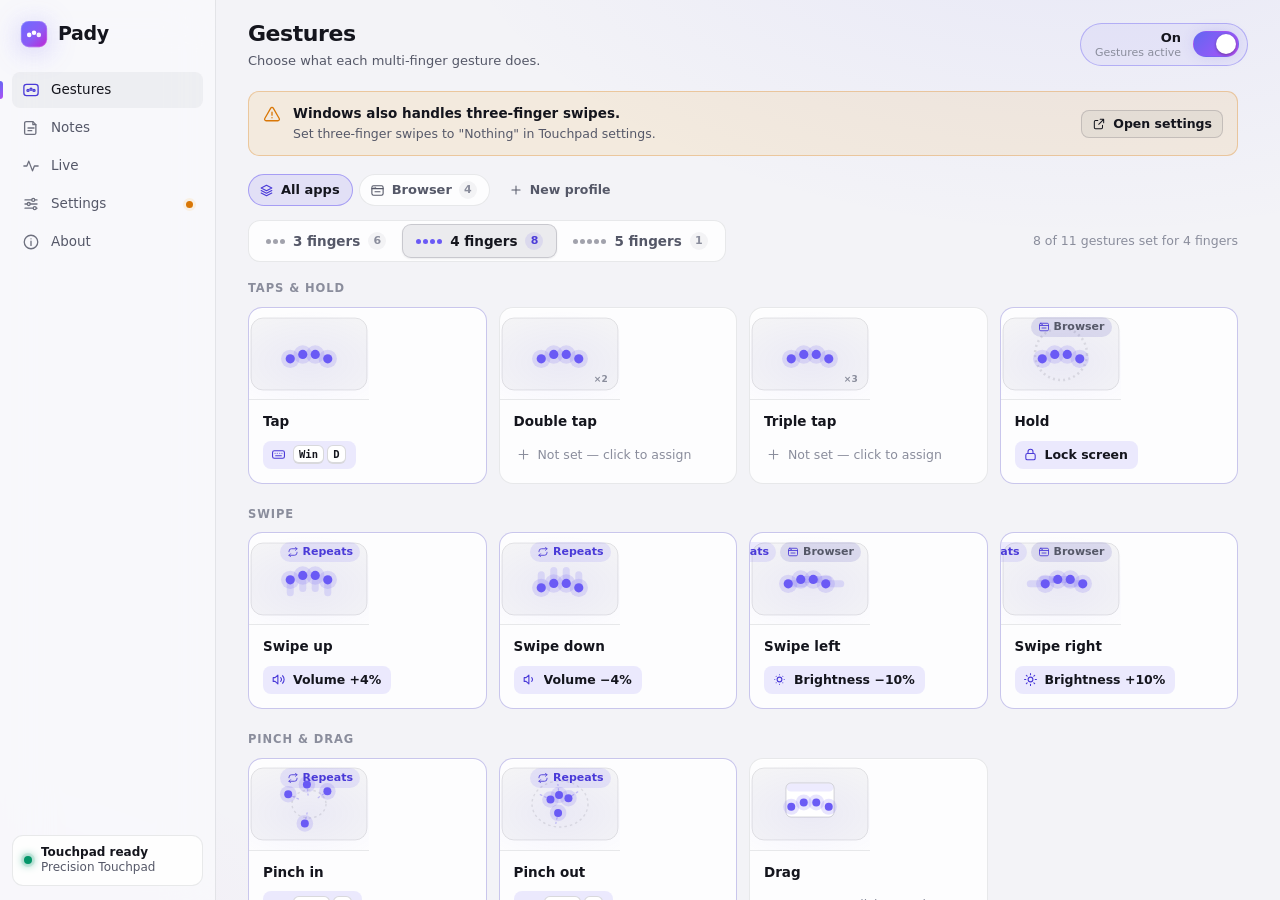
==== commit af1eff32: "Quick note and the Notes page" ====
--- a/crates/pady-app/ui/index.html
+++ b/crates/pady-app/ui/index.html
@@ -35,10 +35,7 @@
       <nav class="nav" aria-label="Main">
         <button class="nav-item" type="button" data-page="gestures" data-icon="gestures"><span class="nav-label">Gestures</span></button>
         <button class="nav-item" type="button" data-page="glyphs" data-icon="glyph"><span class="nav-label">Glyphs</span></button>
-        <button class="nav-item" type="button" data-page="translator" data-icon="translate"><span class="nav-label">Translator</span></button>
-        <button class="nav-item" type="button" data-page="focus" data-icon="timer"><span class="nav-label">Focus</span></button>
         <button class="nav-item" type="button" data-page="notes" data-icon="note"><span class="nav-label">Notes</span></button>
-        <button class="nav-item" type="button" data-page="stats" data-icon="chart"><span class="nav-label">Stats</span></button>
         <button class="nav-item" type="button" data-page="live" data-icon="live"><span class="nav-label">Live</span></button>
         <button class="nav-item" type="button" data-page="settings" data-icon="settings"><span class="nav-label">Settings</span><span class="nav-dot" id="settings-dot" hidden title="Needs attention"></span></button>
         <button class="nav-item" type="button" data-page="about" data-icon="info"><span class="nav-label">About</span></button>
@@ -71,11 +68,8 @@
       </header>
 
       <div class="content" id="content">
-        <section class="page" id="page-stats" data-title="Stats" data-sub="How you use Pady: your gestures, actions and focus time." hidden></section>
         <section class="page" id="page-gestures" data-title="Gestures" data-sub="Choose what each multi-finger gesture does." hidden></section>
         <section class="page" id="page-glyphs" data-title="Glyphs" data-sub="Draw a glyph with two fingers to run any action." hidden></section>
-        <section class="page" id="page-translator" data-title="Translator" data-sub="Translate selected text in any app with a gesture." hidden></section>
-        <section class="page" id="page-focus" data-title="Focus" data-sub="One thing at a time: a timer, short breaks and a daily goal." hidden></section>
         <section class="page" id="page-notes" data-title="Notes" data-sub="Jot things down with a gesture, from any app." hidden></section>
         <section class="page" id="page-live" data-title="Live" data-sub="See exactly what Pady sees on your touchpad." hidden></section>
         <section class="page" id="page-settings" data-title="Settings" data-sub="Tune how gestures are recognised." hidden></section>
--- a/crates/pady-app/ui/styles.css
+++ b/crates/pady-app/ui/styles.css
@@ -415,27 +415,6 @@
   background-position: calc(100% - 16px) 15px, calc(100% - 11px) 15px;
   background-size: 5px 5px; background-repeat: no-repeat;
 }
-.tr-intro { margin-bottom: 16px; }
-.tr-intro-art { width: 170px; flex: none; display: grid; gap: 8px; justify-items: center; padding: 6px 0; }
-.tr-art-line { font-size: 12.5px; padding: 6px 10px; border-radius: 10px; background: var(--surface-solid); border: 1px solid var(--border); white-space: nowrap; }
-.tr-art-to { border-color: color-mix(in srgb, var(--accent) 45%, transparent); box-shadow: 0 0 calc(14px * var(--glow-k, 1)) -4px var(--accent-glow); }
-.tr-art-arrow { color: var(--accent-text); display: grid; place-items: center; }
-.tr-try { display: grid; gap: 10px; padding-bottom: 14px; }
-.tr-input { min-height: 84px; resize: vertical; line-height: 1.5; }
-.tr-try-actions { display: flex; align-items: center; justify-content: flex-end; gap: 10px; }
-.tr-result { border-radius: 12px; padding: 12px 14px; background: var(--accent-softer); border: 1px solid color-mix(in srgb, var(--accent) 30%, transparent); display: grid; gap: 6px; animation: tr-in .25s var(--ease) both; }
-.tr-result[hidden] { display: none; }
-.tr-result.is-error { background: var(--red-soft); border-color: transparent; color: var(--red); font-size: 13px; }
-.tr-result-head { font-size: 12px; font-weight: 600; color: var(--text-2); display: flex; gap: 8px; align-items: baseline; }
-.tr-engine { margin-left: auto; font-weight: 500; color: var(--text-3); font-size: 11px; }
-.tr-result-text { font-size: 14.5px; line-height: 1.55; white-space: pre-wrap; overflow-wrap: anywhere; }
-.tr-shimmer { display: grid; gap: 7px; }
-.tr-shimmer i { display: block; height: 10px; border-radius: 5px; background: linear-gradient(90deg, var(--hover) 0%, var(--border-strong) 50%, var(--hover) 100%); background-size: 200% 100%; animation: tr-shimmer 1.1s linear infinite; }
-.tr-shimmer i + i { width: 70%; }
-@keyframes tr-shimmer { from { background-position: 100% 0; } to { background-position: -100% 0; } }
-@keyframes tr-in { from { opacity: 0; transform: translateY(4px); } }
-@media (prefers-reduced-motion: reduce) { .tr-shimmer i, .tr-result { animation: none; } }
-.tr-select { width: auto; min-width: 150px; max-width: 46%; flex: none; }
 .select option { background: var(--surface-solid); color: var(--text); }
 .help { font-size: 12px; color: var(--text-3); }
 .error-text { font-size: 12px; color: var(--red); display: flex; align-items: center; gap: 6px; }
@@ -804,6 +783,19 @@
 .backup-row { display: flex; align-items: center; gap: 12px; padding: 10px 2px; border-bottom: 1px solid var(--border); }
 .backup-row .row-text { flex: 1; min-width: 0; }
 .modal-actions { display: flex; justify-content: flex-end; gap: 8px; margin-top: 18px; }
+
+/* ---------- Choose an app ---------- */
+.modal--apps { display: flex; flex-direction: column; max-height: min(620px, calc(100vh - 48px)); }
+.modal--apps .input { margin-top: 14px; }
+.app-status { margin-top: 12px; }
+.app-list { list-style: none; margin: 10px 0 0; padding: 4px; flex: 1; min-height: 120px; overflow-y: auto; border: 1px solid var(--border); border-radius: 12px; }
+.app-row { display: flex; align-items: center; gap: 10px; padding: 7px 10px; border-radius: 8px; cursor: pointer; }
+.app-row.is-active { background: var(--surface-hover, rgba(127, 127, 127, .14)); }
+.app-name { flex: 1; min-width: 0; overflow: hidden; text-overflow: ellipsis; white-space: nowrap; font-size: 13.5px; }
+.app-icon { width: 24px; height: 24px; flex: none; border-radius: 5px; }
+.app-icon--letter { display: grid; place-items: center; font-size: 12px; font-weight: 650; color: #fff; background: hsl(var(--hue, 250) 52% 46%); }
+.input-row--apps { flex-wrap: wrap; }
+.app-picked { display: flex; align-items: center; gap: 8px; margin-top: 8px; font-size: 13px; color: var(--text-2); }
 
 /* ---------- Toasts ---------- */
 .toasts { position: fixed; z-index: 60; right: 18px; bottom: 18px; display: flex; flex-direction: column; gap: 8px; align-items: flex-end; pointer-events: none; }
@@ -1686,8 +1678,7 @@
 .glyph-live.is-animated .glyph-live-hint i { animation: glyph-wait-loop 2.6s var(--ease-in-out) infinite; }
 .glyph-preview .illo { width: 240px; height: 152px; }
 
-/* ---------- Shared by Stats, Focus and Notes ---------- */
-.btn--lg { height: 40px; padding: 0 18px; font-size: 14px; }
+/* ---------- Pills and small pieces (Notes) ---------- */
 .btn--sm.btn--icon { width: 28px; }
 .btn[aria-pressed="true"] { background: var(--accent-soft); color: var(--accent-text); border-color: color-mix(in srgb, var(--accent) 40%, transparent); }
 .pills { display: inline-flex; flex-wrap: wrap; gap: 2px; padding: 3px; border-radius: 10px; background: var(--surface-2); border: 1px solid var(--border); }
@@ -1695,84 +1686,7 @@
 .pill:hover { color: var(--text); }
 .pill[aria-pressed="true"] { background: var(--surface-solid); color: var(--text); box-shadow: var(--shadow-sm); }
 .pill:focus-visible { box-shadow: var(--focus-ring); }
-.today-num { font-size: 26px; font-weight: 700; letter-spacing: -0.02em; line-height: 1.1; font-variant-numeric: tabular-nums; }
-.today-num small { font-size: 12px; font-weight: 600; color: var(--text-3); margin-left: 4px; letter-spacing: 0; }
-.today-tile-label { font-size: 11.5px; color: var(--text-3); margin-top: 2px; }
 .today-label { font-size: 11px; font-weight: 700; letter-spacing: 0.08em; text-transform: uppercase; color: var(--text-3); margin: 4px 0 8px; }
-
-/* Bar charts */
-.bars { display: grid; grid-template-columns: repeat(var(--bars, 7), minmax(0, 1fr)); gap: 6px; height: 150px; }
-.bars.is-dense { gap: 2px; }
-.bars--short { height: 110px; }
-.bars-col { display: grid; grid-template-rows: 16px 1fr 18px; justify-items: center; gap: 3px; min-width: 0; }
-.bars-n { font-size: 11px; color: var(--text-3); font-variant-numeric: tabular-nums; }
-.bars-bar { width: 100%; max-width: 30px; display: flex; align-items: flex-end; border-radius: 6px; background: var(--surface-2); overflow: hidden; }
-.bars.is-dense .bars-bar { border-radius: 3px; }
-.bars-bar i { display: block; width: 100%; border-radius: inherit; background: color-mix(in srgb, var(--accent) 55%, transparent); transition: height .4s var(--ease); }
-.bars-col.is-mark .bars-bar i { background: var(--accent-grad); box-shadow: 0 0 calc(12px * var(--glow-k, 1)) -3px var(--accent-glow); }
-.bars-label { font-size: 11px; color: var(--text-3); white-space: nowrap; overflow: visible; max-width: 100%; }
-.bars.is-dense .bars-label { font-size: 10px; }
-.bars-col.is-mark .bars-label { color: var(--accent-text); font-weight: 650; }
-
-/* Ranked lists */
-.rank { display: grid; gap: 8px; }
-.rank-row { display: grid; grid-template-columns: 16px auto minmax(0, 2.2fr) minmax(36px, 1fr) auto; gap: 10px; align-items: center; font-size: 13px; }
-.rank-row:not(:has(.rank-icon)) { grid-template-columns: 16px minmax(0, 2.2fr) minmax(36px, 1fr) auto; }
-.rank-i { font-size: 11px; color: var(--text-3); font-variant-numeric: tabular-nums; text-align: right; }
-.rank-icon { display: grid; place-items: center; width: 26px; height: 26px; border-radius: 8px; background: var(--accent-softer); color: var(--accent-text); }
-.rank-name { white-space: nowrap; overflow: hidden; text-overflow: ellipsis; }
-.rank-bar { height: 6px; border-radius: 3px; background: var(--surface-2); overflow: hidden; }
-.rank-bar i { display: block; height: 100%; border-radius: 3px; background: var(--accent-grad); transition: width .4s var(--ease); }
-.rank-n { font-size: 12.5px; font-weight: 600; font-variant-numeric: tabular-nums; text-align: right; }
-.rank-n small { font-weight: 500; color: var(--text-3); }
-.rank-empty { padding: 4px 0; }
-
-/* ---------- Stats page ---------- */
-:is(#page-stats, #page-focus) .settings-col > .panel { margin-bottom: 0 !important; }
-.stats-top { display: flex; gap: 14px; align-items: center; flex-wrap: wrap; margin-bottom: 14px; }
-.stats-top .help { display: inline-flex; gap: 5px; align-items: center; }
-.stats-tiles { display: grid; grid-template-columns: repeat(4, minmax(0, 1fr)); gap: 12px; margin-bottom: 16px; }
-@media (max-width: 760px) { .stats-tiles { grid-template-columns: repeat(2, minmax(0, 1fr)); } }
-.stats-tile { position: relative; padding: 14px 14px 12px; border-radius: var(--r-lg); background: var(--surface); border: 1px solid var(--border); }
-.stats-tile-icon { position: absolute; top: 12px; right: 12px; color: var(--accent-text); opacity: .8; }
-.hours-strip { display: grid; grid-template-columns: repeat(24, minmax(0, 1fr)); gap: 3px; }
-.hours-cell { height: 34px; border-radius: 5px; background: color-mix(in srgb, var(--accent) calc(var(--k, 0) * 100%), var(--surface-2)); }
-.hours-axis { display: grid; grid-template-columns: repeat(4, 1fr); font-size: 11px; color: var(--text-3); margin: 6px 0 8px; }
-.weekdays { display: grid; grid-template-columns: repeat(7, minmax(0, 1fr)); gap: 6px; height: 120px; }
-
-/* ---------- Focus page ---------- */
-.focus-main .panel-body { display: grid; justify-items: center; gap: 16px; padding: 22px 18px; }
-.focus-dial { position: relative; width: 240px; height: 240px; }
-.focus-ring { width: 100%; height: 100%; transform: rotate(-90deg); }
-.focus-ring circle { fill: none; stroke-width: 9; }
-.focus-ring-track { stroke: var(--surface-2); }
-.focus-ring-arc { stroke: var(--accent); stroke-linecap: round; transition: stroke-dashoffset 1s linear; filter: drop-shadow(0 0 calc(6px * var(--glow-k, 1)) var(--accent-glow)); }
-.focus-dial.is-break .focus-ring-arc { stroke: var(--green); filter: none; }
-.focus-dial-text { position: absolute; inset: 0; display: grid; place-content: center; justify-items: center; gap: 2px; text-align: center; padding: 0 30px; }
-.focus-kind { font-size: 12px; font-weight: 700; letter-spacing: .08em; text-transform: uppercase; color: var(--accent-text); max-width: 170px; white-space: nowrap; overflow: hidden; text-overflow: ellipsis; }
-.focus-dial.is-break .focus-kind { color: var(--green); }
-.focus-time { font-size: 50px; font-weight: 700; letter-spacing: -0.03em; line-height: 1.05; font-variant-numeric: tabular-nums; }
-.focus-sub { font-size: 12px; color: var(--text-3); }
-.focus-setup { display: grid; gap: 10px; justify-items: center; width: 100%; max-width: 440px; }
-.focus-setup[hidden] { display: none; }
-.focus-label { text-align: center; }
-.focus-lengths { display: flex; gap: 8px; align-items: center; flex-wrap: wrap; justify-content: center; }
-.focus-custom-wrap { display: inline-flex; gap: 6px; align-items: center; font-size: 12.5px; color: var(--text-3); }
-.focus-custom { width: 74px; height: 34px; text-align: center; }
-.focus-buttons { display: flex; gap: 10px; }
-.focus-goal-text { font-size: 14px; margin-bottom: 8px; display: flex; gap: 8px; align-items: center; flex-wrap: wrap; }
-.focus-goal-text strong { font-size: 22px; letter-spacing: -0.02em; }
-.focus-goal-done { display: inline-flex; align-items: center; gap: 3px; font-size: 12px; font-weight: 650; color: var(--green); background: var(--green-soft); padding: 2px 8px; border-radius: 99px; }
-.focus-bar { width: 100%; height: 6px; margin: 0 0 8px; border-radius: 3px; background: var(--surface-2); overflow: hidden; }
-.focus-bar[hidden] { display: none; }
-.focus-bar i { display: block; height: 100%; width: 0; border-radius: 3px; background: var(--accent-grad); transition: width 1s linear; }
-.focus-today { font-size: 12px; color: var(--text-3); margin-bottom: 4px; }
-.focus-history { display: grid; max-height: 420px; overflow-y: auto; }
-.focus-item { display: flex; gap: 10px; align-items: center; padding: 8px 0; border-top: 1px solid var(--border); }
-.focus-item:first-child { border-top: 0; }
-.focus-item-dot { display: grid; place-items: center; width: 22px; height: 22px; border-radius: 50%; flex: none; background: var(--surface-2); color: var(--text-3); }
-.focus-item-dot.is-done { background: var(--green-soft); color: var(--green); }
-.focus-item-min { font-size: 12.5px; font-weight: 600; font-variant-numeric: tabular-nums; color: var(--text-2); }
 
 /* ---------- Notes page ---------- */
 .notes-top { display: flex; gap: 10px; align-items: center; flex-wrap: wrap; margin-bottom: 14px; }
@@ -1869,4 +1783,6 @@
 .note-check.is-done .note-box { background: var(--accent); border-color: var(--accent); }
 .note-tag { color: var(--accent-text); font-weight: 600; }
 .note-link { color: var(--accent-text); text-decoration: underline; text-underline-offset: 2px; }
-:is(#page-stats, #page-focus) .row > .select { width: auto; flex: none; }
+.note-item-name { min-width: 0; overflow: hidden; text-overflow: ellipsis; }
+.note-item mark { background: color-mix(in srgb, var(--accent) 34%, transparent); color: inherit; border-radius: 3px; padding: 0 1px; }
+.notes-toolbar .btn--sm:not(.btn--icon) { gap: 5px; }
